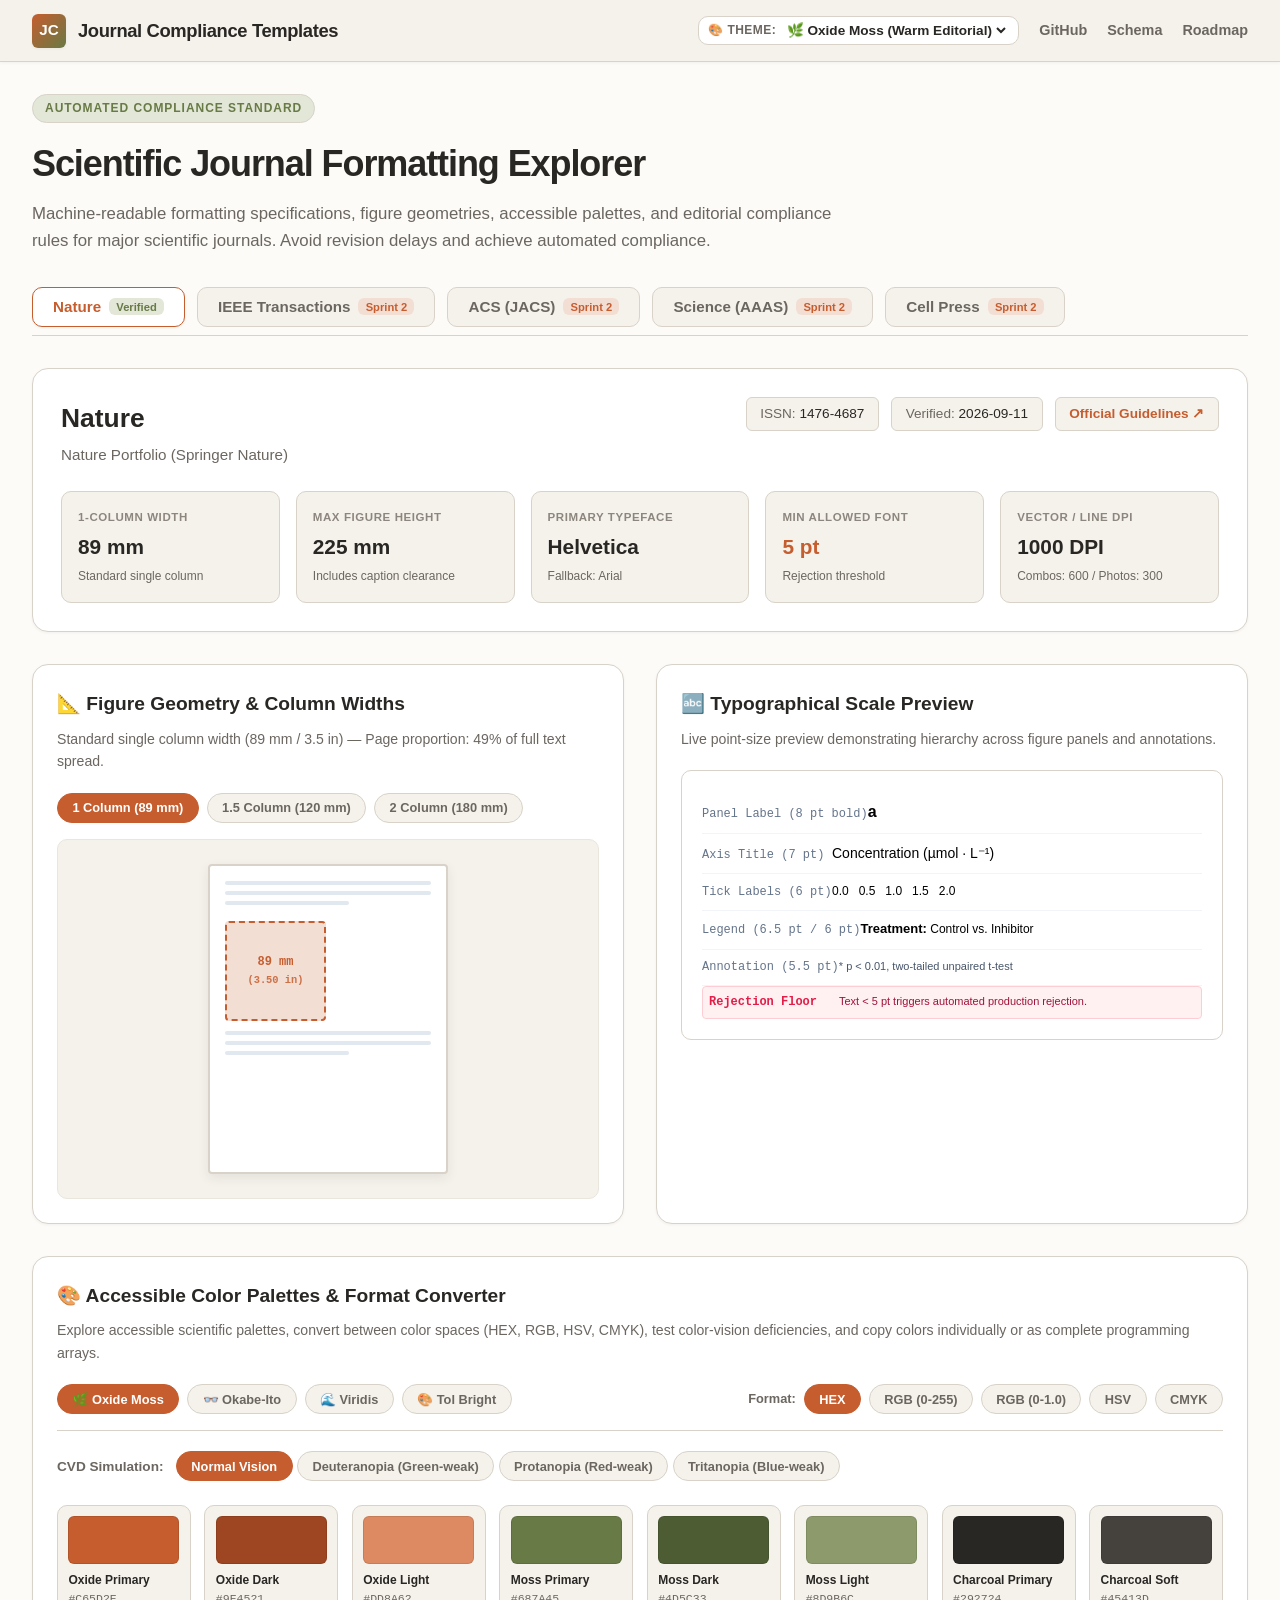
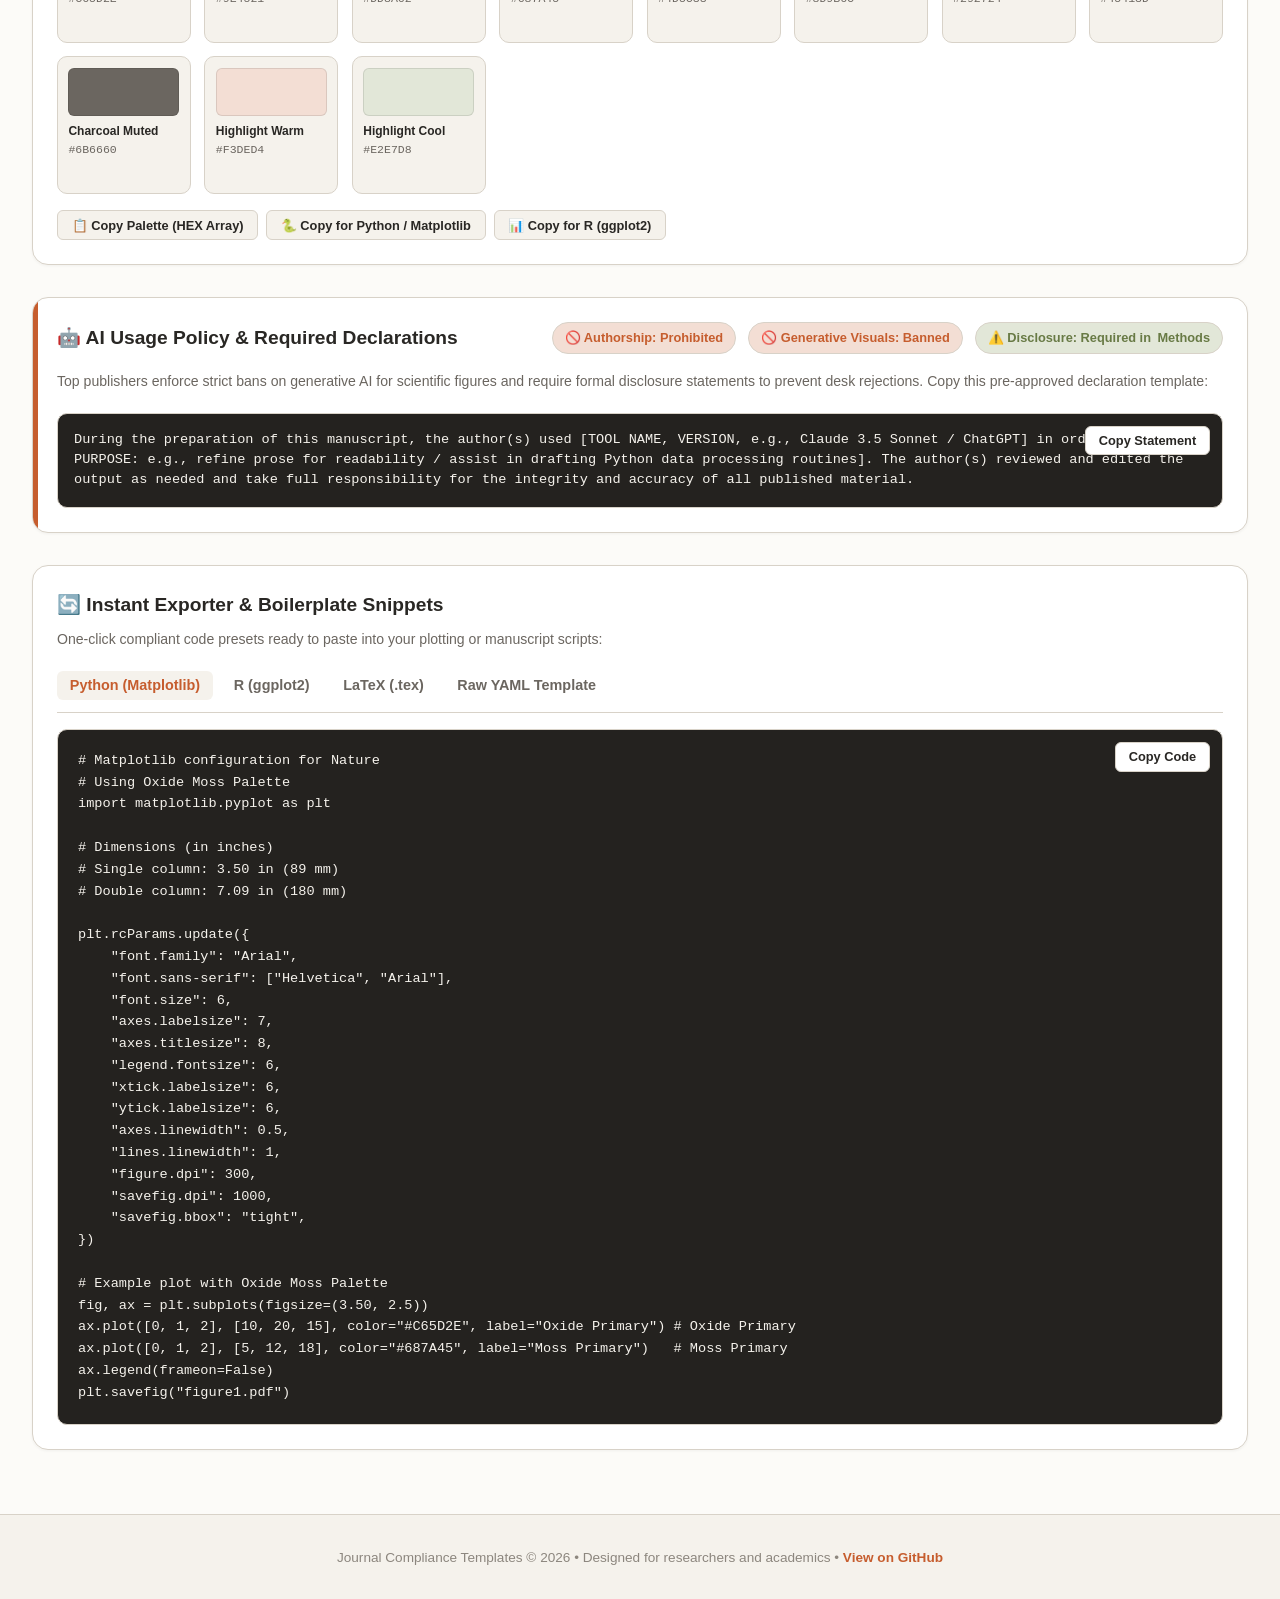
==== web/index.html @ 0cd2f6d0 "feat: add Oxide Moss default theme, theme switcher, color format converters (HEX/RGB/HSV/CMYK), and " ====
<!DOCTYPE html>
<html lang="en">
<head>
  <meta charset="UTF-8">
  <meta name="viewport" content="width=device-width, initial-scale=1.0">
  <title>Scientific Journal Compliance Explorer</title>
  <link rel="stylesheet" href="styles.css">
</head>
<body>

  <!-- Navigation Bar -->
  <header class="top-nav">
    <div class="logo-area">
      <div class="logo-icon">JC</div>
      <span class="brand-title">Journal Compliance Templates</span>
    </div>

    <div class="nav-actions">
      <!-- Theme Switcher -->
      <div class="theme-picker-wrap">
        <span class="theme-picker-label">🎨 Theme:</span>
        <select id="theme-selector" class="theme-select" aria-label="Documentation Color Theme">
          <option value="theme-oxide-moss" selected>🌿 Oxide Moss (Warm Editorial)</option>
          <option value="theme-okabe-ito">👓 Okabe-Ito (Accessible Light)</option>
          <option value="theme-slate-dark">🌌 Slate Dark (Tech Dark)</option>
          <option value="theme-viridis">🌊 Viridis Deep (Data Dense)</option>
        </select>
      </div>

      <nav class="nav-links">
        <a href="https://github.com/jonathanwvos/journal_compliance_templates" target="_blank" class="nav-link">GitHub</a>
        <a href="../schemas/compliance_schema_v1.json" target="_blank" class="nav-link">Schema</a>
        <a href="../project_plan.md" target="_blank" class="nav-link">Roadmap</a>
      </nav>
    </div>
  </header>

  <main class="container">
    
    <!-- Hero Section -->
    <section class="hero">
      <span class="hero-tag">Automated Compliance Standard</span>
      <h1>Scientific Journal Formatting Explorer</h1>
      <p>
        Machine-readable formatting specifications, figure geometries, accessible palettes, and editorial compliance rules for major scientific journals. Avoid revision delays and achieve automated compliance.
      </p>
    </section>

    <!-- Journal Selector Tabs -->
    <div class="journal-selector">
      <button class="journal-tab active" data-journal="nature">
        <span>Nature</span>
        <span class="status-badge verified">Verified</span>
      </button>
      <button class="journal-tab" data-journal="ieee" title="In development">
        <span>IEEE Transactions</span>
        <span class="status-badge in-progress">Sprint 2</span>
      </button>
      <button class="journal-tab" data-journal="acs" title="In development">
        <span>ACS (JACS)</span>
        <span class="status-badge in-progress">Sprint 2</span>
      </button>
      <button class="journal-tab" data-journal="science" title="In development">
        <span>Science (AAAS)</span>
        <span class="status-badge in-progress">Sprint 2</span>
      </button>
      <button class="journal-tab" data-journal="cell" title="In development">
        <span>Cell Press</span>
        <span class="status-badge in-progress">Sprint 2</span>
      </button>
    </div>

    <!-- Overview Card -->
    <section class="overview-card">
      <div class="overview-header">
        <div class="journal-meta">
          <h2 id="journal-name">Nature</h2>
          <p id="publisher-name" class="publisher-sub">Nature Portfolio (Springer Nature)</p>
        </div>
        <div class="meta-badges">
          <div class="badge-item">ISSN: <span id="issn-val" style="color:var(--text-primary);">1476-4687</span></div>
          <div class="badge-item">Verified: <span id="verified-val" style="color:var(--text-primary);">2026-09-11</span></div>
          <div class="badge-item"><a id="guidelines-link" href="#" target="_blank">Official Guidelines &nearr;</a></div>
        </div>
      </div>

      <!-- Quick Metrics -->
      <div class="metrics-grid">
        <div class="metric-box">
          <div class="metric-label">1-Column Width</div>
          <div class="metric-value" id="single-width-val">89 mm</div>
          <div class="metric-sub">Standard single column</div>
        </div>
        <div class="metric-box">
          <div class="metric-label">Max Figure Height</div>
          <div class="metric-value" id="max-height-val">225 mm</div>
          <div class="metric-sub">Includes caption clearance</div>
        </div>
        <div class="metric-box">
          <div class="metric-label">Primary Typeface</div>
          <div class="metric-value" id="font-family-val">Helvetica</div>
          <div class="metric-sub">Fallback: Arial</div>
        </div>
        <div class="metric-box">
          <div class="metric-label">Min Allowed Font</div>
          <div class="metric-value" id="min-font-val" style="color:var(--accent-primary);">5.0 pt</div>
          <div class="metric-sub">Rejection threshold</div>
        </div>
        <div class="metric-box">
          <div class="metric-label">Vector / Line DPI</div>
          <div class="metric-value" id="lineart-dpi-val">1000 DPI</div>
          <div class="metric-sub">Combos: 600 / Photos: 300</div>
        </div>
      </div>
    </section>

    <!-- Interactive Features Split -->
    <div class="feature-split">
      
      <!-- Feature 1: Figure Geometry Visualizer -->
      <div class="card">
        <div class="card-title">
          <span>📐 Figure Geometry & Column Widths</span>
        </div>
        <p class="card-desc" id="visualizer-desc">
          Interactive column layout relative to full page print dimensions.
        </p>
        
        <div class="visualizer-controls">
          <button class="btn-pill col-btn active" data-col="single_column">1 Column (89 mm)</button>
          <button class="btn-pill col-btn" data-col="one_and_half_column">1.5 Column (120 mm)</button>
          <button class="btn-pill col-btn" data-col="double_column">2 Column (180 mm)</button>
        </div>

        <div class="page-stage">
          <div class="page-mockup">
            <div class="page-text-line"></div>
            <div class="page-text-line"></div>
            <div class="page-text-line short"></div>
            
            <!-- Rendered Figure Box -->
            <div id="figure-box-render" class="figure-box-render">
              <strong>89 mm</strong>
              <span>(3.50 in)</span>
            </div>

            <div class="page-text-line"></div>
            <div class="page-text-line"></div>
            <div class="page-text-line short"></div>
          </div>
        </div>
      </div>

      <!-- Feature 2: Typography Scale Hierarchy -->
      <div class="card">
        <div class="card-title">
          <span>🔤 Typographical Scale Preview</span>
        </div>
        <p class="card-desc">
          Live point-size preview demonstrating hierarchy across figure panels and annotations.
        </p>
        
        <div id="typo-stage" class="typography-stage">
          <!-- Dynamically populated by JS -->
        </div>
      </div>

    </div>

    <!-- Enhanced Color & Accessibility Palette Inspector -->
    <section class="card" style="margin-bottom: 2rem;">
      <div class="card-title">
        <span>🎨 Accessible Color Palettes & Format Converter</span>
      </div>
      <p class="card-desc">
        Explore accessible scientific palettes, convert between color spaces (HEX, RGB, HSV, CMYK), test color-vision deficiencies, and copy colors individually or as complete programming arrays.
      </p>

      <!-- Palette Controls Toolbar -->
      <div class="palette-toolbar">
        <!-- Palette Tabs -->
        <div class="palette-tabs">
          <button class="btn-pill palette-tab-btn active" data-palette="Oxide Moss">🌿 Oxide Moss</button>
          <button class="btn-pill palette-tab-btn" data-palette="Okabe-Ito">👓 Okabe-Ito</button>
          <button class="btn-pill palette-tab-btn" data-palette="Viridis">🌊 Viridis</button>
          <button class="btn-pill palette-tab-btn" data-palette="Tol Bright">🎨 Tol Bright</button>
        </div>

        <!-- Format Selector -->
        <div class="format-picker-group">
          <span style="font-size: 0.8rem; font-weight: 700; color: var(--text-secondary);">Format:</span>
          <button class="btn-pill fmt-btn active" data-fmt="hex">HEX</button>
          <button class="btn-pill fmt-btn" data-fmt="rgb255">RGB (0-255)</button>
          <button class="btn-pill fmt-btn" data-fmt="rgb_norm" title="Matplotlib (0.0 to 1.0)">RGB (0-1.0)</button>
          <button class="btn-pill fmt-btn" data-fmt="hsv">HSV</button>
          <button class="btn-pill fmt-btn" data-fmt="cmyk" title="Print format">CMYK</button>
        </div>
      </div>

      <!-- Vision Simulation Mode (CVD) -->
      <div class="cvd-controls" style="margin-bottom: 0.5rem;">
        <span style="font-size: 0.85rem; font-weight: 600; color: var(--text-secondary); margin-right: 0.5rem;">CVD Simulation:</span>
        <button class="btn-pill cvd-btn active" data-cvd="normal">Normal Vision</button>
        <button class="btn-pill cvd-btn" data-cvd="deuteranopia">Deuteranopia (Green-weak)</button>
        <button class="btn-pill cvd-btn" data-cvd="protanopia">Protanopia (Red-weak)</button>
        <button class="btn-pill cvd-btn" data-cvd="tritanopia">Tritanopia (Blue-weak)</button>
      </div>

      <!-- Interactive Swatch Grid -->
      <div id="swatch-grid" class="swatch-grid">
        <!-- Dynamically populated by JS -->
      </div>

      <!-- Bulk Palette Copy Action Buttons -->
      <div class="palette-action-buttons">
        <button id="copy-palette-hex" class="action-btn">📋 Copy Palette (HEX Array)</button>
        <button id="copy-palette-python" class="action-btn">🐍 Copy for Python / Matplotlib</button>
        <button id="copy-palette-r" class="action-btn">📊 Copy for R (ggplot2)</button>
      </div>
    </section>

    <!-- AI Policy & Compliance Section -->
    <section class="ai-card">
      <div class="ai-header">
        <div class="card-title" style="margin-bottom:0;">
          <span>🤖 AI Usage Policy & Required Declarations</span>
        </div>
        <div class="ai-status-group">
          <span class="ai-pill danger">🚫 Authorship: Prohibited</span>
          <span class="ai-pill danger">🚫 Generative Visuals: Banned</span>
          <span class="ai-pill warning">⚠️ Disclosure: Required in <span id="ai-placement-val">Methods</span></span>
        </div>
      </div>
      <p class="card-desc">
        Top publishers enforce strict bans on generative AI for scientific figures and require formal disclosure statements to prevent desk rejections. Copy this pre-approved declaration template:
      </p>
      <div class="statement-box">
        <button id="copy-statement-btn" class="copy-btn">Copy Statement</button>
        <span id="ai-statement-text">Loading declaration template...</span>
      </div>
    </section>

    <!-- Exporters & Code Snippet Card -->
    <section class="exporter-card">
      <div class="card-title">
        <span>🔄 Instant Exporter & Boilerplate Snippets</span>
      </div>
      <p class="card-desc">
        One-click compliant code presets ready to paste into your plotting or manuscript scripts:
      </p>

      <div class="tab-nav">
        <button class="tab-btn active" data-tab="matplotlib">Python (Matplotlib)</button>
        <button class="tab-btn" data-tab="r_ggplot2">R (ggplot2)</button>
        <button class="tab-btn" data-tab="latex">LaTeX (.tex)</button>
        <button class="tab-btn" data-tab="yaml">Raw YAML Template</button>
      </div>

      <div class="code-container">
        <button id="copy-code-btn" class="copy-btn">Copy Code</button>
        <pre><code id="code-display" class="code-block">Loading snippet...</code></pre>
      </div>
    </section>

  </main>

  <!-- Floating Copy Toast -->
  <div id="copy-toast" class="copy-toast">Copied to clipboard!</div>

  <footer>
    <p>
      Journal Compliance Templates &copy; 2026 &bull; Designed for researchers and academics &bull;
      <a href="https://github.com/jonathanwvos/journal_compliance_templates" target="_blank">View on GitHub</a>
    </p>
  </footer>

  <script src="app.js"></script>
</body>
</html>
---- web/styles.css ----
/* ==============================================================================
   Journal Compliance Templates - Aesthetic Styling
   Default Theme: Oxide Moss (Warm Scientific Editorial)
   ============================================================================== */

:root {
  /* Default Theme: Oxide Moss */
  --bg-primary: #FCFBF8;
  --bg-secondary: #F5F2EC;
  --bg-card: #FFFFFF;
  --bg-card-hover: #F0ECE4;
  --text-primary: #292724;
  --text-secondary: #6B6660;
  --text-muted: #8C867E;
  --border-color: #D8D2C8;
  --border-subtle: #EAE6DE;
  
  --accent-primary: #C65D2E;     /* Oxide Primary */
  --accent-primary-hover: #9E4521;
  --accent-secondary: #687A45;   /* Moss Primary */
  --accent-secondary-hover: #4D5C33;

  --accent-blue: #C65D2E;
  --accent-teal: #687A45;
  --accent-green: #4D5C33;
  --accent-amber: #D97706;
  --accent-rose: #C65D2E;

  --highlight-warm: #F3DED4;
  --highlight-cool: #E2E7D8;
  
  --code-bg: #24221F;
  --code-text: #F5F2EC;
  
  --shadow-sm: 0 1px 3px rgba(41, 39, 36, 0.05);
  --shadow-md: 0 4px 12px rgba(41, 39, 36, 0.08);
  --shadow-lg: 0 12px 30px rgba(41, 39, 36, 0.12);

  --font-sans: -apple-system, BlinkMacSystemFont, "Segoe UI", Roboto, "Helvetica Neue", Arial, sans-serif;
  --font-mono: ui-monospace, SFMono-Regular, Menlo, Monaco, Consolas, "Liberation Mono", monospace;
  --radius-sm: 6px;
  --radius-md: 10px;
  --radius-lg: 16px;
}

/* Theme: Slate Dark */
body.theme-slate-dark {
  --bg-primary: #0f141c;
  --bg-secondary: #18202c;
  --bg-card: #1f2a3a;
  --bg-card-hover: #263448;
  --text-primary: #f1f5f9;
  --text-secondary: #94a3b8;
  --text-muted: #64748b;
  --border-color: #334155;
  --border-subtle: #243042;
  --accent-primary: #38bdf8;
  --accent-primary-hover: #0284c7;
  --accent-secondary: #2dd4bf;
  --accent-secondary-hover: #0d9488;
  --accent-blue: #38bdf8;
  --accent-teal: #2dd4bf;
  --accent-green: #4ade80;
  --accent-amber: #fbbf24;
  --accent-rose: #fb7185;
  --highlight-warm: rgba(251, 113, 133, 0.15);
  --highlight-cool: rgba(45, 212, 191, 0.15);
  --code-bg: #0b0f17;
  --code-text: #e2e8f0;
  --shadow-sm: 0 1px 3px rgba(0, 0, 0, 0.3);
  --shadow-md: 0 4px 12px rgba(0, 0, 0, 0.4);
  --shadow-lg: 0 12px 30px rgba(0, 0, 0, 0.5);
}

/* Theme: Okabe-Ito Light */
body.theme-okabe-ito {
  --bg-primary: #F8FAFC;
  --bg-secondary: #F1F5F9;
  --bg-card: #FFFFFF;
  --bg-card-hover: #E2E8F0;
  --text-primary: #0F172A;
  --text-secondary: #475569;
  --text-muted: #64748B;
  --border-color: #CBD5E1;
  --border-subtle: #E2E8F0;
  --accent-primary: #0072B2;     /* Okabe Blue */
  --accent-primary-hover: #005585;
  --accent-secondary: #D55E00;   /* Vermilion */
  --accent-secondary-hover: #A74700;
  --accent-blue: #0072B2;
  --accent-teal: #009E73;
  --accent-green: #009E73;
  --accent-amber: #E69F00;
  --accent-rose: #CC79A7;
  --highlight-warm: #FDE8D7;
  --highlight-cool: #D0E8F2;
  --code-bg: #1E293B;
  --code-text: #F8FAFC;
  --shadow-sm: 0 1px 3px rgba(15, 23, 42, 0.05);
  --shadow-md: 0 4px 12px rgba(15, 23, 42, 0.08);
  --shadow-lg: 0 12px 30px rgba(15, 23, 42, 0.12);
}

/* Theme: Viridis Deep */
body.theme-viridis {
  --bg-primary: #0B1320;
  --bg-secondary: #121F33;
  --bg-card: #1A2B45;
  --bg-card-hover: #223757;
  --text-primary: #F7FAFD;
  --text-secondary: #A6C3E4;
  --text-muted: #6A8EB8;
  --border-color: #274066;
  --border-subtle: #1C304D;
  --accent-primary: #21918C;     /* Viridis Teal */
  --accent-primary-hover: #19726D;
  --accent-secondary: #FDE725;   /* Viridis Yellow */
  --accent-secondary-hover: #D8C318;
  --accent-blue: #21918C;
  --accent-teal: #5EC962;
  --accent-green: #5EC962;
  --accent-amber: #FDE725;
  --accent-rose: #440154;
  --highlight-warm: rgba(253, 231, 37, 0.15);
  --highlight-cool: rgba(33, 145, 140, 0.2);
  --code-bg: #070D17;
  --code-text: #EBF3FC;
  --shadow-sm: 0 1px 3px rgba(0, 0, 0, 0.4);
  --shadow-md: 0 4px 12px rgba(0, 0, 0, 0.5);
  --shadow-lg: 0 12px 30px rgba(0, 0, 0, 0.6);
}

* {
  box-sizing: border-box;
  margin: 0;
  padding: 0;
}

body {
  font-family: var(--font-sans);
  background-color: var(--bg-primary);
  color: var(--text-primary);
  line-height: 1.6;
  min-height: 100vh;
  display: flex;
  flex-direction: column;
  transition: background-color 0.25s ease, color 0.25s ease;
}

/* Header & Top Bar */
.top-nav {
  background: var(--bg-secondary);
  border-bottom: 1px solid var(--border-color);
  position: sticky;
  top: 0;
  z-index: 100;
  padding: 0.85rem 2rem;
  display: flex;
  justify-content: space-between;
  align-items: center;
  box-shadow: var(--shadow-sm);
}

.logo-area {
  display: flex;
  align-items: center;
  gap: 0.75rem;
}

.logo-icon {
  width: 34px;
  height: 34px;
  background: linear-gradient(135deg, var(--accent-primary), var(--accent-secondary));
  border-radius: var(--radius-sm);
  display: flex;
  align-items: center;
  justify-content: center;
  font-weight: 800;
  color: #FFFFFF;
  font-size: 0.95rem;
  box-shadow: var(--shadow-sm);
}

.brand-title {
  font-size: 1.15rem;
  font-weight: 700;
  letter-spacing: -0.02em;
  color: var(--text-primary);
}

.nav-actions {
  display: flex;
  align-items: center;
  gap: 1.25rem;
}

.theme-picker-wrap {
  display: flex;
  align-items: center;
  gap: 0.4rem;
  background: var(--bg-card);
  border: 1px solid var(--border-color);
  padding: 0.25rem 0.6rem;
  border-radius: var(--radius-md);
}

.theme-picker-label {
  font-size: 0.75rem;
  font-weight: 600;
  color: var(--text-secondary);
  text-transform: uppercase;
  letter-spacing: 0.04em;
}

.theme-select {
  background: transparent;
  border: none;
  color: var(--text-primary);
  font-family: var(--font-sans);
  font-size: 0.85rem;
  font-weight: 600;
  cursor: pointer;
  outline: none;
}

.theme-select option {
  background: var(--bg-card);
  color: var(--text-primary);
}

.nav-links {
  display: flex;
  align-items: center;
  gap: 1.25rem;
}

.nav-link {
  color: var(--text-secondary);
  text-decoration: none;
  font-size: 0.9rem;
  font-weight: 600;
  transition: color 0.2s;
}

.nav-link:hover {
  color: var(--accent-primary);
}

/* Main Container */
.container {
  max-width: 1280px;
  width: 100%;
  margin: 0 auto;
  padding: 2rem;
  flex: 1;
}

/* Hero Section */
.hero {
  margin-bottom: 2rem;
  text-align: left;
}

.hero-tag {
  display: inline-block;
  font-size: 0.75rem;
  text-transform: uppercase;
  letter-spacing: 0.08em;
  color: var(--accent-secondary);
  background: var(--highlight-cool);
  padding: 0.25rem 0.75rem;
  border-radius: 9999px;
  border: 1px solid var(--border-color);
  margin-bottom: 0.75rem;
  font-weight: 700;
}

.hero h1 {
  font-size: 2.25rem;
  font-weight: 800;
  letter-spacing: -0.03em;
  margin-bottom: 0.5rem;
  color: var(--text-primary);
}

.hero p {
  color: var(--text-secondary);
  max-width: 820px;
  font-size: 1.05rem;
}

/* Journal Switcher Tabs */
.journal-selector {
  display: flex;
  gap: 0.75rem;
  overflow-x: auto;
  padding-bottom: 0.5rem;
  margin-bottom: 2rem;
  border-bottom: 1px solid var(--border-color);
}

.journal-tab {
  background: var(--bg-secondary);
  border: 1px solid var(--border-color);
  color: var(--text-secondary);
  padding: 0.65rem 1.25rem;
  border-radius: var(--radius-md);
  font-size: 0.95rem;
  font-weight: 600;
  cursor: pointer;
  display: flex;
  align-items: center;
  gap: 0.5rem;
  transition: all 0.2s ease;
  white-space: nowrap;
}

.journal-tab:hover {
  background: var(--bg-card-hover);
  color: var(--text-primary);
  border-color: var(--accent-primary);
}

.journal-tab.active {
  background: var(--bg-card);
  color: var(--accent-primary);
  border-color: var(--accent-primary);
  box-shadow: var(--shadow-sm);
}

.status-badge {
  font-size: 0.7rem;
  padding: 0.15rem 0.45rem;
  border-radius: var(--radius-sm);
  font-weight: 700;
}

.status-badge.verified {
  background: var(--highlight-cool);
  color: var(--accent-secondary);
}

.status-badge.in-progress {
  background: var(--highlight-warm);
  color: var(--accent-primary);
}

/* Overview Card */
.overview-card {
  background: var(--bg-card);
  border: 1px solid var(--border-color);
  border-radius: var(--radius-lg);
  padding: 1.75rem;
  margin-bottom: 2rem;
  box-shadow: var(--shadow-sm);
}

.overview-header {
  display: flex;
  justify-content: space-between;
  align-items: flex-start;
  flex-wrap: wrap;
  gap: 1rem;
  margin-bottom: 1.5rem;
}

.journal-meta h2 {
  font-size: 1.65rem;
  font-weight: 800;
  color: var(--text-primary);
  margin-bottom: 0.25rem;
}

.publisher-sub {
  color: var(--text-secondary);
  font-size: 0.95rem;
}

.meta-badges {
  display: flex;
  gap: 0.75rem;
  flex-wrap: wrap;
}

.badge-item {
  background: var(--bg-secondary);
  border: 1px solid var(--border-color);
  padding: 0.35rem 0.85rem;
  border-radius: var(--radius-sm);
  font-size: 0.85rem;
  color: var(--text-secondary);
  font-weight: 500;
}

.badge-item a {
  color: var(--accent-primary);
  text-decoration: none;
  font-weight: 600;
}

.badge-item a:hover {
  text-decoration: underline;
}

/* Quick Metrics Row */
.metrics-grid {
  display: grid;
  grid-template-columns: repeat(auto-fit, minmax(180px, 1fr));
  gap: 1rem;
}

.metric-box {
  background: var(--bg-secondary);
  border: 1px solid var(--border-color);
  border-radius: var(--radius-md);
  padding: 1rem;
  text-align: left;
}

.metric-label {
  font-size: 0.72rem;
  text-transform: uppercase;
  letter-spacing: 0.05em;
  color: var(--text-muted);
  font-weight: 700;
  margin-bottom: 0.25rem;
}

.metric-value {
  font-size: 1.3rem;
  font-weight: 800;
  color: var(--text-primary);
}

.metric-sub {
  font-size: 0.75rem;
  color: var(--text-secondary);
  margin-top: 0.2rem;
}

/* Layout Split: 2 Columns for interactive features */
.feature-split {
  display: grid;
  grid-template-columns: 1fr 1fr;
  gap: 2rem;
  margin-bottom: 2rem;
}

@media (max-width: 960px) {
  .feature-split {
    grid-template-columns: 1fr;
  }
}

.card {
  background: var(--bg-card);
  border: 1px solid var(--border-color);
  border-radius: var(--radius-lg);
  padding: 1.5rem;
  display: flex;
  flex-direction: column;
  box-shadow: var(--shadow-sm);
}

.card-title {
  font-size: 1.2rem;
  font-weight: 700;
  margin-bottom: 0.5rem;
  color: var(--text-primary);
  display: flex;
  align-items: center;
  gap: 0.5rem;
}

.card-desc {
  color: var(--text-secondary);
  font-size: 0.88rem;
  margin-bottom: 1.25rem;
}

/* Figure Geometry Visualizer */
.visualizer-controls {
  display: flex;
  gap: 0.5rem;
  margin-bottom: 1rem;
  flex-wrap: wrap;
}

.btn-pill {
  background: var(--bg-secondary);
  border: 1px solid var(--border-color);
  color: var(--text-secondary);
  padding: 0.4rem 0.9rem;
  border-radius: 9999px;
  font-size: 0.8rem;
  font-weight: 600;
  cursor: pointer;
  transition: all 0.15s ease;
}

.btn-pill:hover {
  color: var(--text-primary);
  border-color: var(--accent-primary);
}

.btn-pill.active {
  background: var(--accent-primary);
  color: #FFFFFF;
  border-color: var(--accent-primary);
}

.page-stage {
  background: var(--bg-secondary);
  border-radius: var(--radius-md);
  padding: 1.5rem;
  display: flex;
  justify-content: center;
  align-items: center;
  position: relative;
  min-height: 280px;
  border: 1px solid var(--border-subtle);
}

.page-mockup {
  width: 240px;
  height: 310px;
  background: #FFFFFF;
  border: 2px solid var(--border-color);
  border-radius: 4px;
  position: relative;
  padding: 15px;
  display: flex;
  flex-direction: column;
  box-shadow: var(--shadow-md);
}

.page-text-line {
  height: 4px;
  background: #E2E8F0;
  border-radius: 2px;
  margin-bottom: 6px;
  width: 100%;
}

.page-text-line.short {
  width: 60%;
}

.figure-box-render {
  background: var(--highlight-warm);
  border: 2px dashed var(--accent-primary);
  border-radius: 4px;
  margin: 10px 0;
  transition: width 0.3s cubic-bezier(0.4, 0, 0.2, 1);
  display: flex;
  flex-direction: column;
  justify-content: center;
  align-items: center;
  color: var(--accent-primary);
  font-family: var(--font-mono);
  font-size: 0.75rem;
  font-weight: 700;
  height: 100px;
  text-align: center;
  padding: 4px;
}

/* Typography Scale Preview */
.typography-stage {
  background: #FFFFFF;
  border-radius: var(--radius-md);
  padding: 1.25rem;
  border: 1px solid var(--border-color);
  font-family: Helvetica, Arial, sans-serif;
  color: #000000;
}

.typo-row {
  display: flex;
  justify-content: space-between;
  align-items: baseline;
  padding: 0.5rem 0;
  border-bottom: 1px solid #F1F5F9;
}

.typo-row:last-child {
  border-bottom: none;
}

.typo-label {
  font-family: var(--font-mono);
  font-size: 0.75rem;
  color: #64748B;
  min-width: 130px;
}

.typo-preview {
  flex: 1;
  text-align: left;
}

/* ==============================================================================
   Color & Accessibility Palette Inspector
   ============================================================================== */
.palette-toolbar {
  display: flex;
  justify-content: space-between;
  align-items: center;
  flex-wrap: wrap;
  gap: 0.75rem;
  margin-bottom: 1.25rem;
  padding-bottom: 1rem;
  border-bottom: 1px solid var(--border-color);
}

.palette-tabs {
  display: flex;
  gap: 0.5rem;
  flex-wrap: wrap;
}

.format-picker-group {
  display: flex;
  align-items: center;
  gap: 0.5rem;
}

.palette-action-buttons {
  display: flex;
  gap: 0.5rem;
  flex-wrap: wrap;
  margin-top: 1rem;
}

.action-btn {
  background: var(--bg-secondary);
  border: 1px solid var(--border-color);
  color: var(--text-primary);
  font-size: 0.8rem;
  font-weight: 600;
  padding: 0.4rem 0.85rem;
  border-radius: var(--radius-sm);
  cursor: pointer;
  display: inline-flex;
  align-items: center;
  gap: 0.35rem;
  transition: all 0.15s ease;
}

.action-btn:hover {
  background: var(--accent-primary);
  color: #FFFFFF;
  border-color: var(--accent-primary);
}

.swatch-grid {
  display: grid;
  grid-template-columns: repeat(auto-fill, minmax(130px, 1fr));
  gap: 0.85rem;
  margin-top: 1rem;
}

.swatch-card {
  background: var(--bg-secondary);
  border: 1px solid var(--border-color);
  border-radius: var(--radius-md);
  padding: 0.65rem;
  display: flex;
  flex-direction: column;
  gap: 0.4rem;
  cursor: pointer;
  position: relative;
  transition: transform 0.15s ease, box-shadow 0.15s ease, border-color 0.15s ease;
}

.swatch-card:hover {
  transform: translateY(-2px);
  border-color: var(--accent-primary);
  box-shadow: var(--shadow-sm);
}

.swatch-color-box {
  height: 48px;
  border-radius: var(--radius-sm);
  border: 1px solid rgba(0, 0, 0, 0.1);
  display: flex;
  align-items: center;
  justify-content: center;
  font-size: 0.7rem;
  font-weight: 700;
  color: #FFFFFF;
  text-shadow: 0 1px 2px rgba(0, 0, 0, 0.7);
  transition: all 0.2s ease;
}

.swatch-meta {
  display: flex;
  flex-direction: column;
}

.swatch-name {
  font-size: 0.75rem;
  font-weight: 700;
  color: var(--text-primary);
  white-space: nowrap;
  overflow: hidden;
  text-overflow: ellipsis;
}

.swatch-code {
  font-family: var(--font-mono);
  font-size: 0.72rem;
  color: var(--text-secondary);
  word-break: break-all;
}

.swatch-copy-hint {
  font-size: 0.65rem;
  color: var(--accent-primary);
  font-weight: 600;
  opacity: 0;
  transition: opacity 0.15s;
}

.swatch-card:hover .swatch-copy-hint {
  opacity: 1;
}

/* Toast Notification for Copying */
.copy-toast {
  position: fixed;
  bottom: 2rem;
  right: 2rem;
  background: var(--code-bg);
  color: var(--code-text);
  padding: 0.75rem 1.25rem;
  border-radius: var(--radius-md);
  box-shadow: var(--shadow-lg);
  font-family: var(--font-mono);
  font-size: 0.85rem;
  display: flex;
  align-items: center;
  gap: 0.5rem;
  z-index: 1000;
  border: 1px solid var(--border-color);
  opacity: 0;
  transform: translateY(10px);
  pointer-events: none;
  transition: all 0.2s ease;
}

.copy-toast.show {
  opacity: 1;
  transform: translateY(0);
}

/* AI Policy Banner */
.ai-card {
  background: var(--bg-card);
  border: 1px solid var(--border-color);
  border-radius: var(--radius-lg);
  padding: 1.5rem;
  margin-bottom: 2rem;
  position: relative;
  overflow: hidden;
  box-shadow: var(--shadow-sm);
}

.ai-card::before {
  content: "";
  position: absolute;
  top: 0;
  left: 0;
  width: 5px;
  height: 100%;
  background: var(--accent-primary);
}

.ai-header {
  display: flex;
  justify-content: space-between;
  align-items: center;
  flex-wrap: wrap;
  gap: 1rem;
  margin-bottom: 1rem;
}

.ai-status-group {
  display: flex;
  gap: 0.75rem;
  flex-wrap: wrap;
}

.ai-pill {
  font-size: 0.8rem;
  padding: 0.3rem 0.75rem;
  border-radius: 9999px;
  font-weight: 700;
  display: inline-flex;
  align-items: center;
  gap: 0.4rem;
}

.ai-pill.danger {
  background: var(--highlight-warm);
  color: var(--accent-primary);
  border: 1px solid var(--border-color);
}

.ai-pill.warning {
  background: var(--highlight-cool);
  color: var(--accent-secondary);
  border: 1px solid var(--border-color);
}

.statement-box {
  background: var(--code-bg);
  border: 1px solid var(--border-color);
  border-radius: var(--radius-md);
  padding: 1rem;
  font-family: var(--font-mono);
  font-size: 0.85rem;
  color: var(--code-text);
  position: relative;
  line-height: 1.5;
}

.copy-btn {
  background: var(--bg-card);
  border: 1px solid var(--border-color);
  color: var(--text-primary);
  font-size: 0.8rem;
  font-weight: 700;
  padding: 0.4rem 0.8rem;
  border-radius: var(--radius-sm);
  cursor: pointer;
  transition: all 0.15s ease;
  position: absolute;
  top: 0.75rem;
  right: 0.75rem;
}

.copy-btn:hover {
  background: var(--accent-primary);
  color: #FFFFFF;
  border-color: var(--accent-primary);
}

/* Code Exporter Card */
.exporter-card {
  background: var(--bg-card);
  border: 1px solid var(--border-color);
  border-radius: var(--radius-lg);
  padding: 1.5rem;
  margin-bottom: 2rem;
  box-shadow: var(--shadow-sm);
}

.tab-nav {
  display: flex;
  gap: 0.5rem;
  border-bottom: 1px solid var(--border-color);
  padding-bottom: 0.75rem;
  margin-bottom: 1rem;
  flex-wrap: wrap;
}

.tab-btn {
  background: transparent;
  border: none;
  color: var(--text-secondary);
  font-size: 0.9rem;
  font-weight: 600;
  padding: 0.4rem 0.8rem;
  border-radius: var(--radius-sm);
  cursor: pointer;
  transition: all 0.2s ease;
}

.tab-btn.active {
  background: var(--bg-secondary);
  color: var(--accent-primary);
  font-weight: 700;
}

.code-container {
  background: var(--code-bg);
  border: 1px solid var(--border-color);
  border-radius: var(--radius-md);
  padding: 1.25rem;
  position: relative;
  overflow-x: auto;
}

.code-block {
  font-family: var(--font-mono);
  font-size: 0.85rem;
  color: var(--code-text);
  white-space: pre;
}

/* Footer */
footer {
  border-top: 1px solid var(--border-color);
  background: var(--bg-secondary);
  padding: 2rem;
  text-align: center;
  color: var(--text-muted);
  font-size: 0.85rem;
  margin-top: auto;
}

footer a {
  color: var(--accent-primary);
  text-decoration: none;
  font-weight: 600;
}
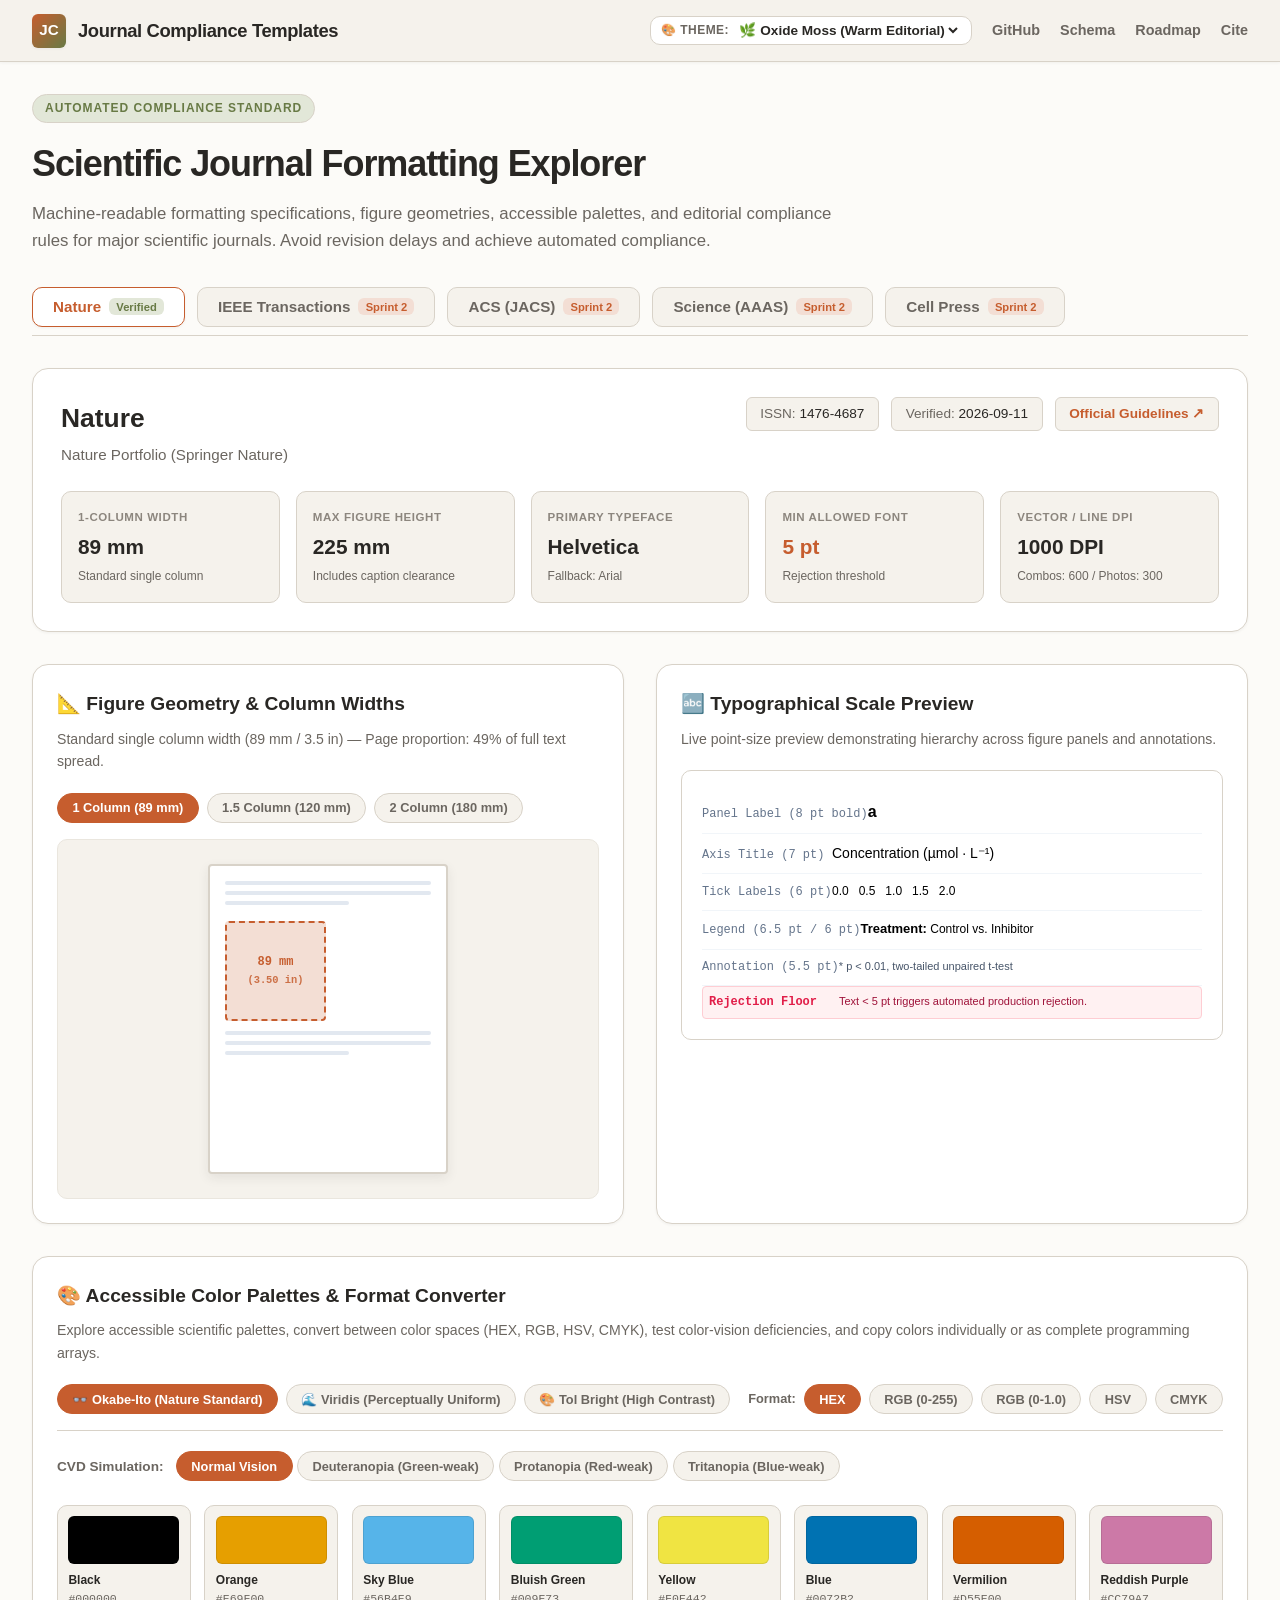
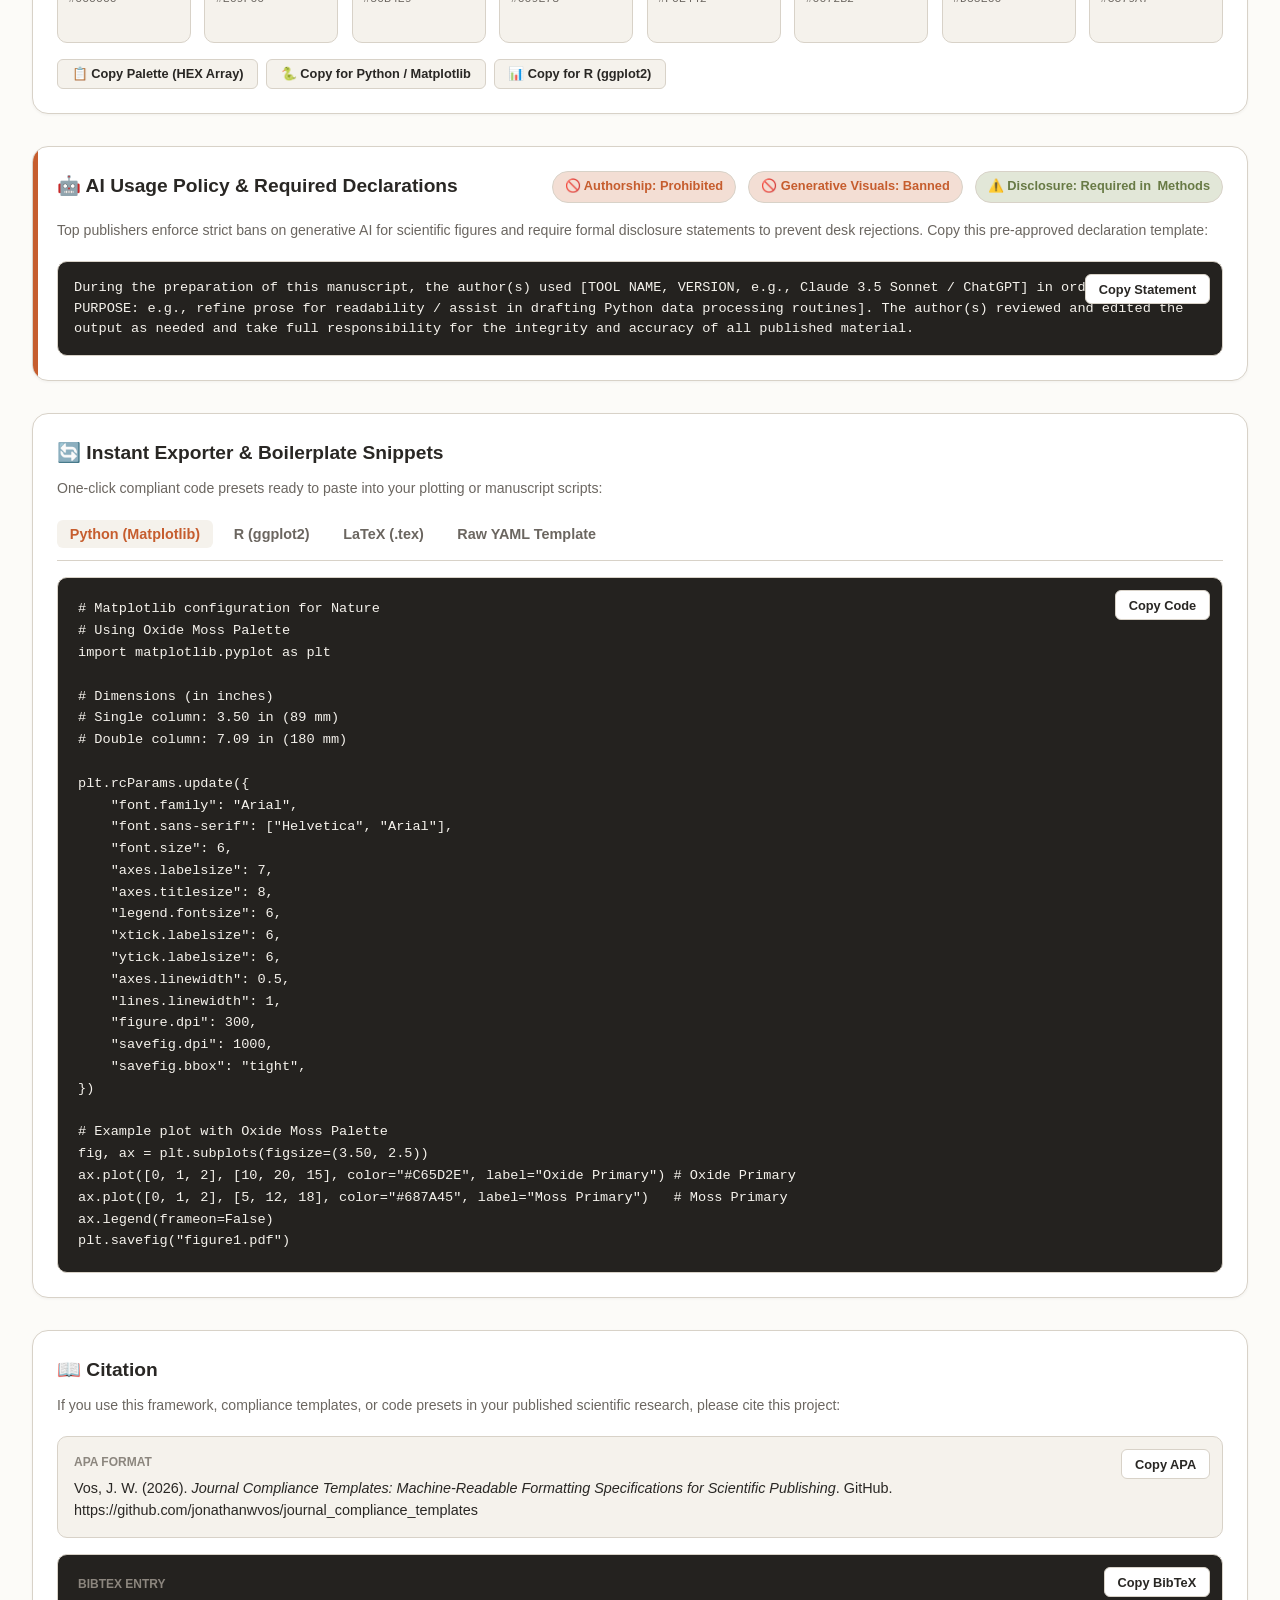
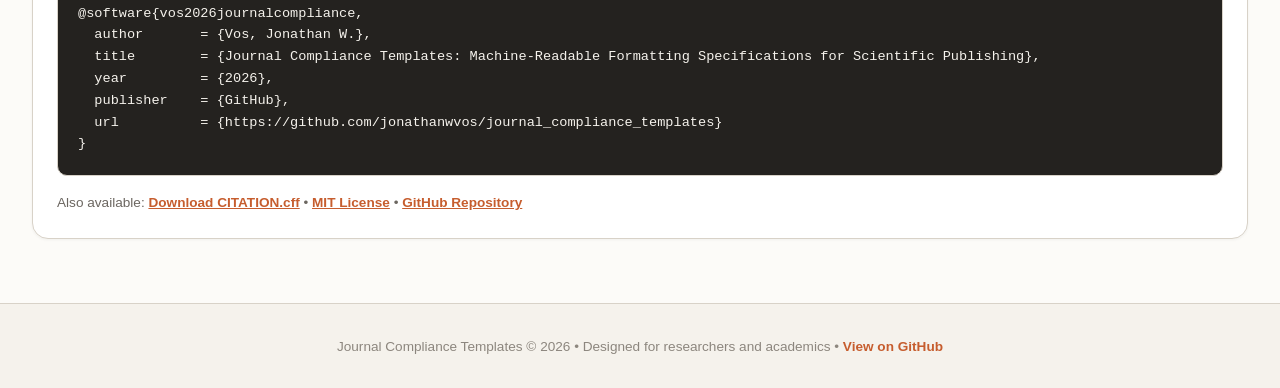
==== commit 702fafd6: "fix: resolve local 404s, add MIT LICENSE and CITATION.cff, restrict scientific palette converter to " ====
--- a/web/index.html
+++ b/web/index.html
@@ -29,8 +29,9 @@
 
       <nav class="nav-links">
         <a href="https://github.com/jonathanwvos/journal_compliance_templates" target="_blank" class="nav-link">GitHub</a>
-        <a href="../schemas/compliance_schema_v1.json" target="_blank" class="nav-link">Schema</a>
-        <a href="../project_plan.md" target="_blank" class="nav-link">Roadmap</a>
+        <a href="schemas/compliance_schema_v1.json" target="_blank" class="nav-link">Schema</a>
+        <a href="docs/project_plan.md" target="_blank" class="nav-link">Roadmap</a>
+        <a href="#citation-section" class="nav-link">Cite</a>
       </nav>
     </div>
   </header>
@@ -178,12 +179,11 @@
 
       <!-- Palette Controls Toolbar -->
       <div class="palette-toolbar">
-        <!-- Palette Tabs -->
+        <!-- Palette Tabs (Accessible Scientific Standards) -->
         <div class="palette-tabs">
-          <button class="btn-pill palette-tab-btn active" data-palette="Oxide Moss">🌿 Oxide Moss</button>
-          <button class="btn-pill palette-tab-btn" data-palette="Okabe-Ito">👓 Okabe-Ito</button>
-          <button class="btn-pill palette-tab-btn" data-palette="Viridis">🌊 Viridis</button>
-          <button class="btn-pill palette-tab-btn" data-palette="Tol Bright">🎨 Tol Bright</button>
+          <button class="btn-pill palette-tab-btn active" data-palette="Okabe-Ito">👓 Okabe-Ito (Nature Standard)</button>
+          <button class="btn-pill palette-tab-btn" data-palette="Viridis">🌊 Viridis (Perceptually Uniform)</button>
+          <button class="btn-pill palette-tab-btn" data-palette="Tol Bright">🎨 Tol Bright (High Contrast)</button>
         </div>
 
         <!-- Format Selector -->
@@ -262,6 +262,44 @@
       </div>
     </section>
 
+    <!-- Citation Section -->
+    <section id="citation-section" class="card" style="margin-bottom: 2rem;">
+      <div class="card-title">
+        <span>📖 Citation</span>
+      </div>
+      <p class="card-desc">
+        If you use this framework, compliance templates, or code presets in your published scientific research, please cite this project:
+      </p>
+      
+      <div style="display: flex; flex-direction: column; gap: 1rem;">
+        <!-- APA Citation -->
+        <div style="background: var(--bg-secondary); border: 1px solid var(--border-color); border-radius: var(--radius-md); padding: 1rem; position: relative;">
+          <button id="copy-apa-btn" class="copy-btn" style="top: 0.75rem; right: 0.75rem;">Copy APA</button>
+          <div style="font-size: 0.75rem; font-weight: 700; text-transform: uppercase; color: var(--text-muted); margin-bottom: 0.35rem;">APA Format</div>
+          <p id="apa-text" style="font-size: 0.9rem; color: var(--text-primary); padding-right: 5.5rem; line-height: 1.5;">
+            Vos, J. W. (2026). <em>Journal Compliance Templates: Machine-Readable Formatting Specifications for Scientific Publishing</em>. GitHub. https://github.com/jonathanwvos/journal_compliance_templates
+          </p>
+        </div>
+
+        <!-- BibTeX Citation -->
+        <div class="code-container" style="position: relative;">
+          <button id="copy-bibtex-btn" class="copy-btn">Copy BibTeX</button>
+          <div style="font-size: 0.75rem; font-weight: 700; text-transform: uppercase; color: var(--text-muted); margin-bottom: 0.5rem;">BibTeX Entry</div>
+          <pre><code id="bibtex-text" class="code-block">@software{vos2026journalcompliance,
+  author       = {Vos, Jonathan W.},
+  title        = {Journal Compliance Templates: Machine-Readable Formatting Specifications for Scientific Publishing},
+  year         = {2026},
+  publisher    = {GitHub},
+  url          = {https://github.com/jonathanwvos/journal_compliance_templates}
+}</code></pre>
+        </div>
+
+        <div style="font-size: 0.85rem; color: var(--text-secondary);">
+          Also available: <a href="docs/CITATION.cff" target="_blank" style="color: var(--accent-primary); font-weight: 600;">Download CITATION.cff</a> &bull; <a href="docs/LICENSE" target="_blank" style="color: var(--accent-primary); font-weight: 600;">MIT License</a> &bull; <a href="https://github.com/jonathanwvos/journal_compliance_templates" target="_blank" style="color: var(--accent-primary); font-weight: 600;">GitHub Repository</a>
+        </div>
+      </div>
+    </section>
+
   </main>
 
   <!-- Floating Copy Toast -->
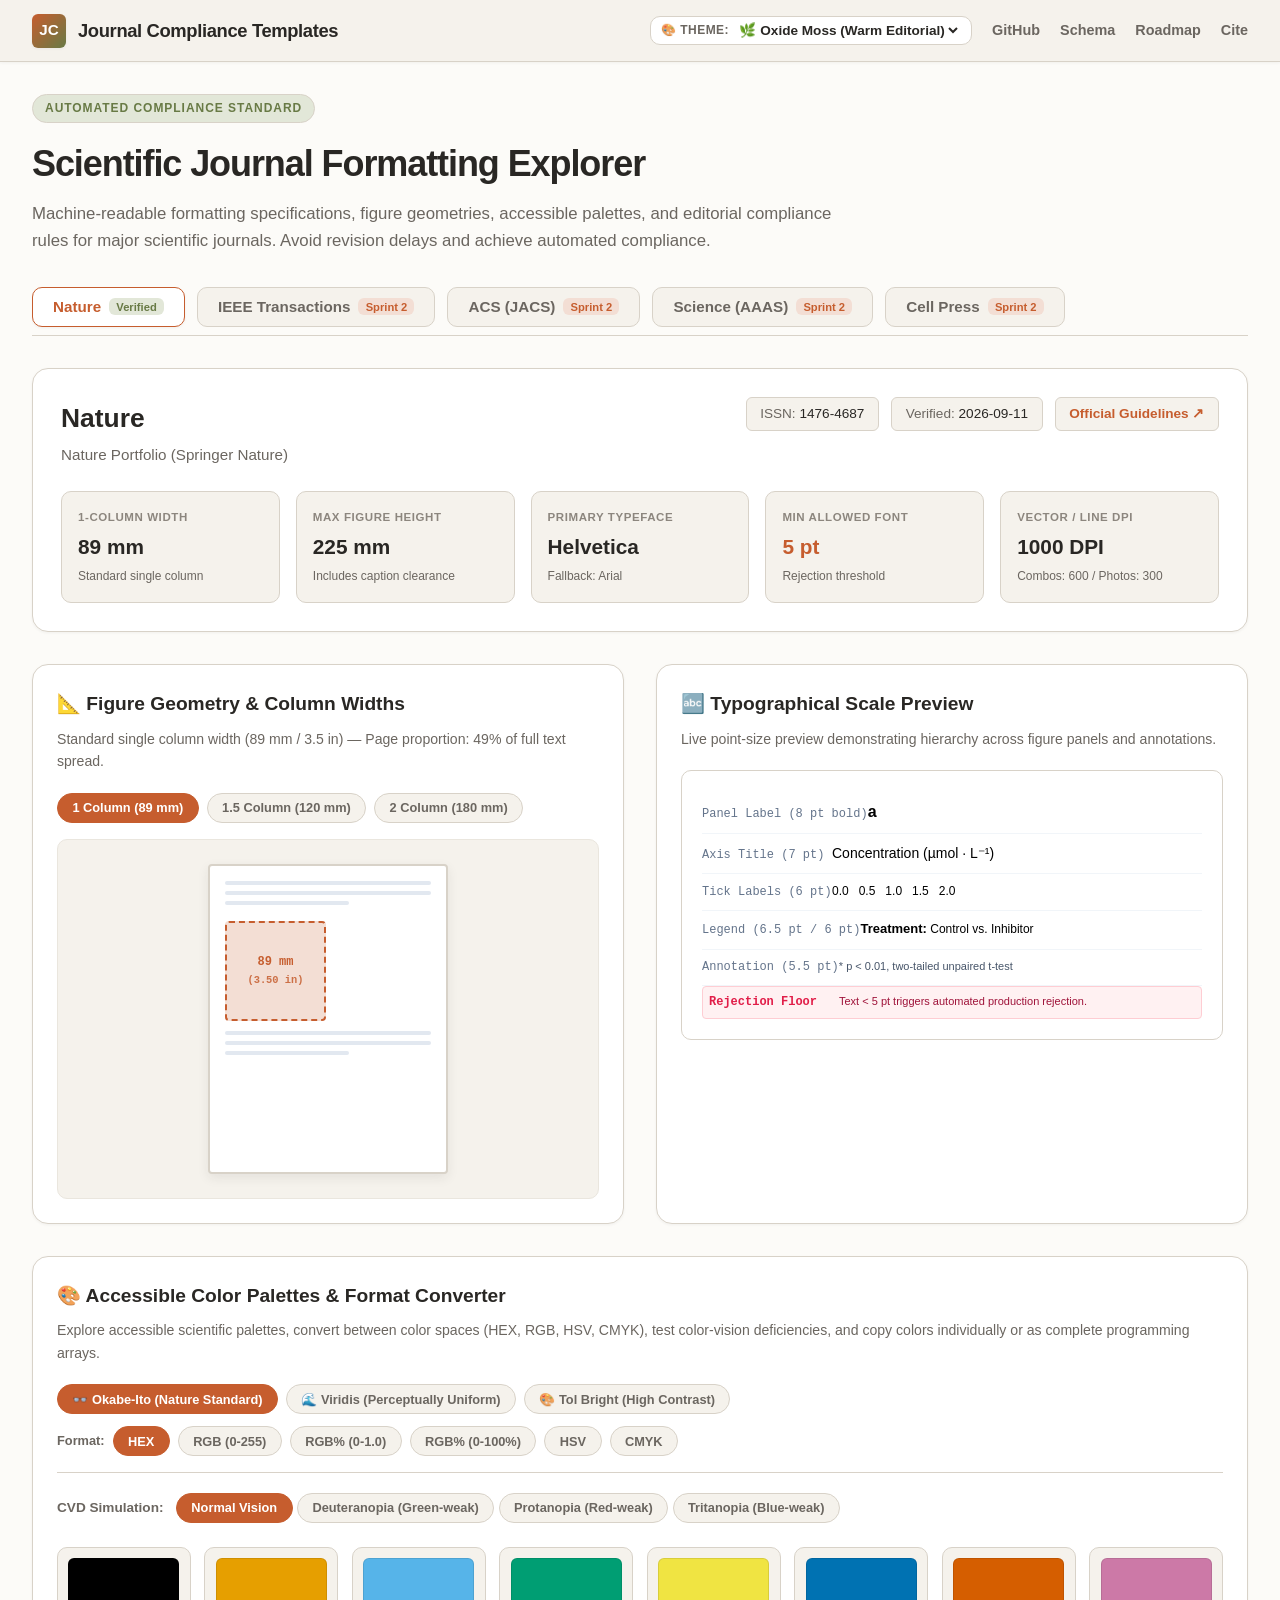
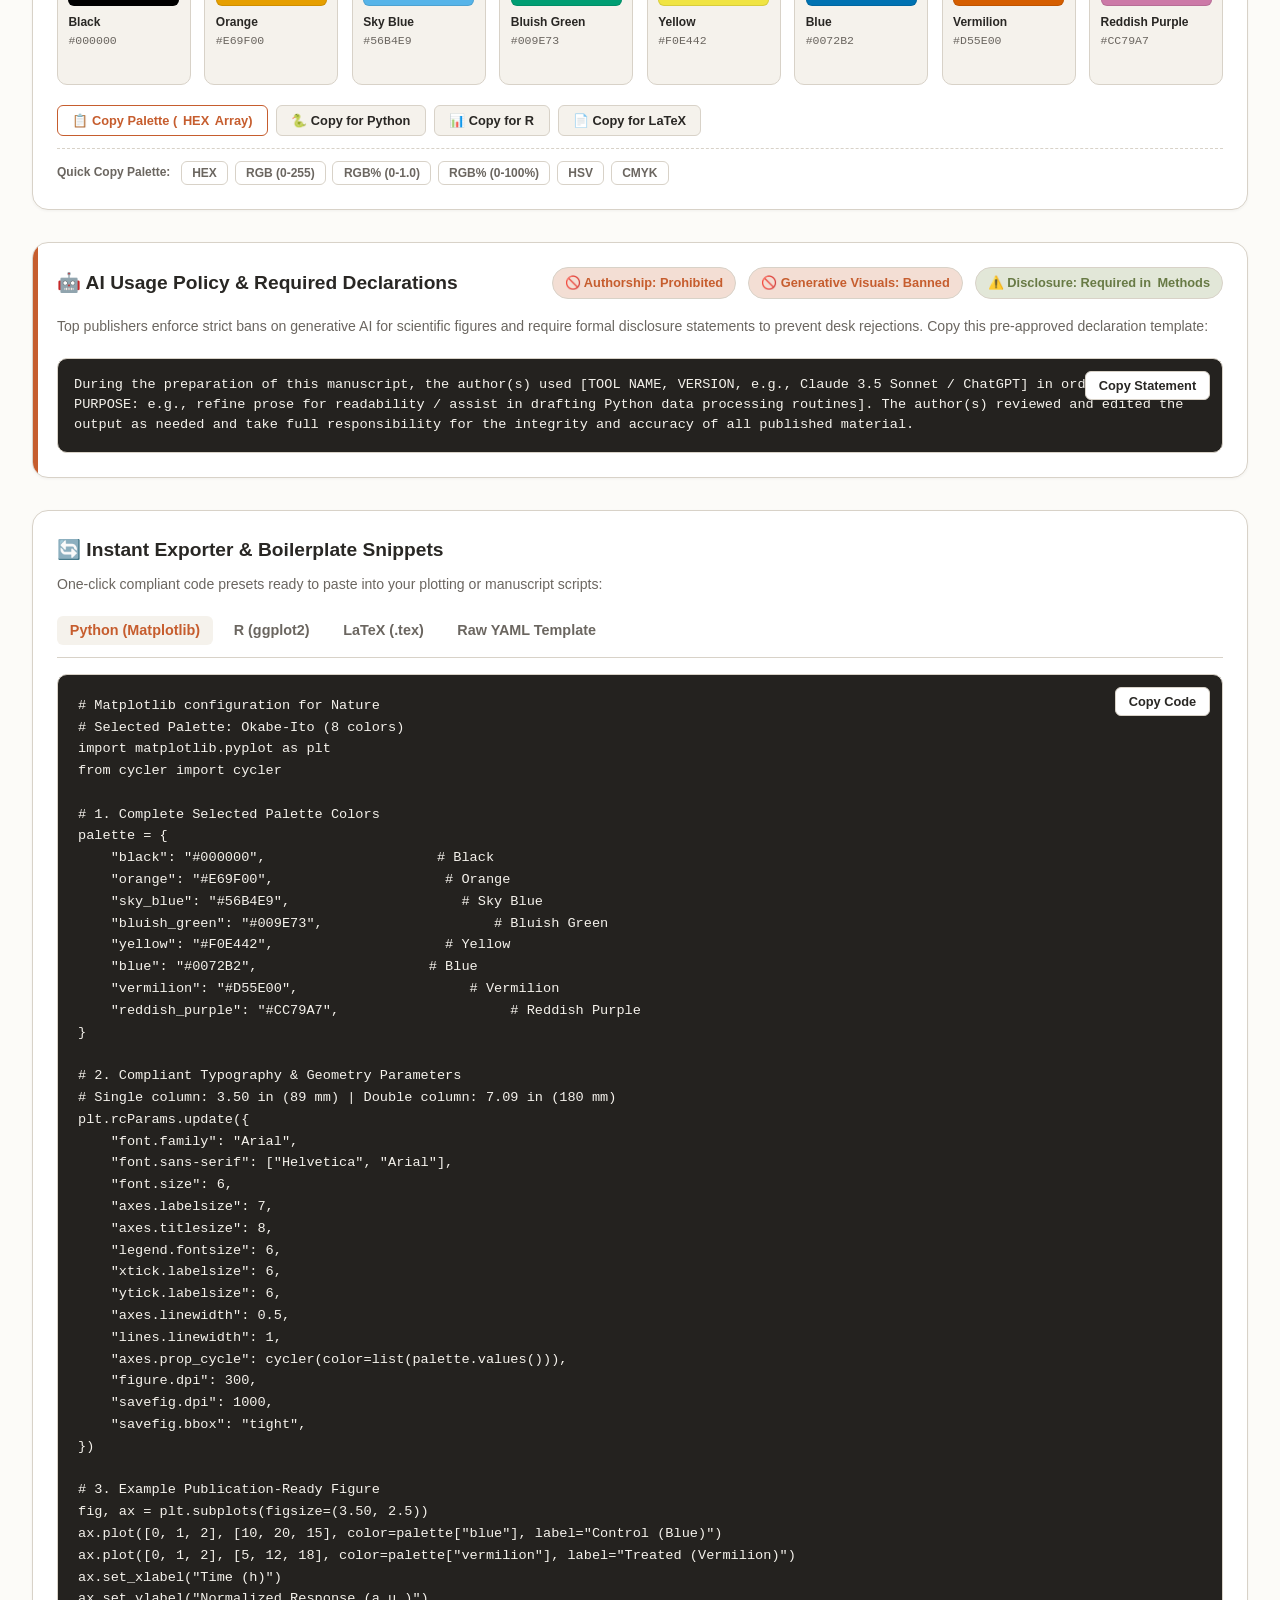
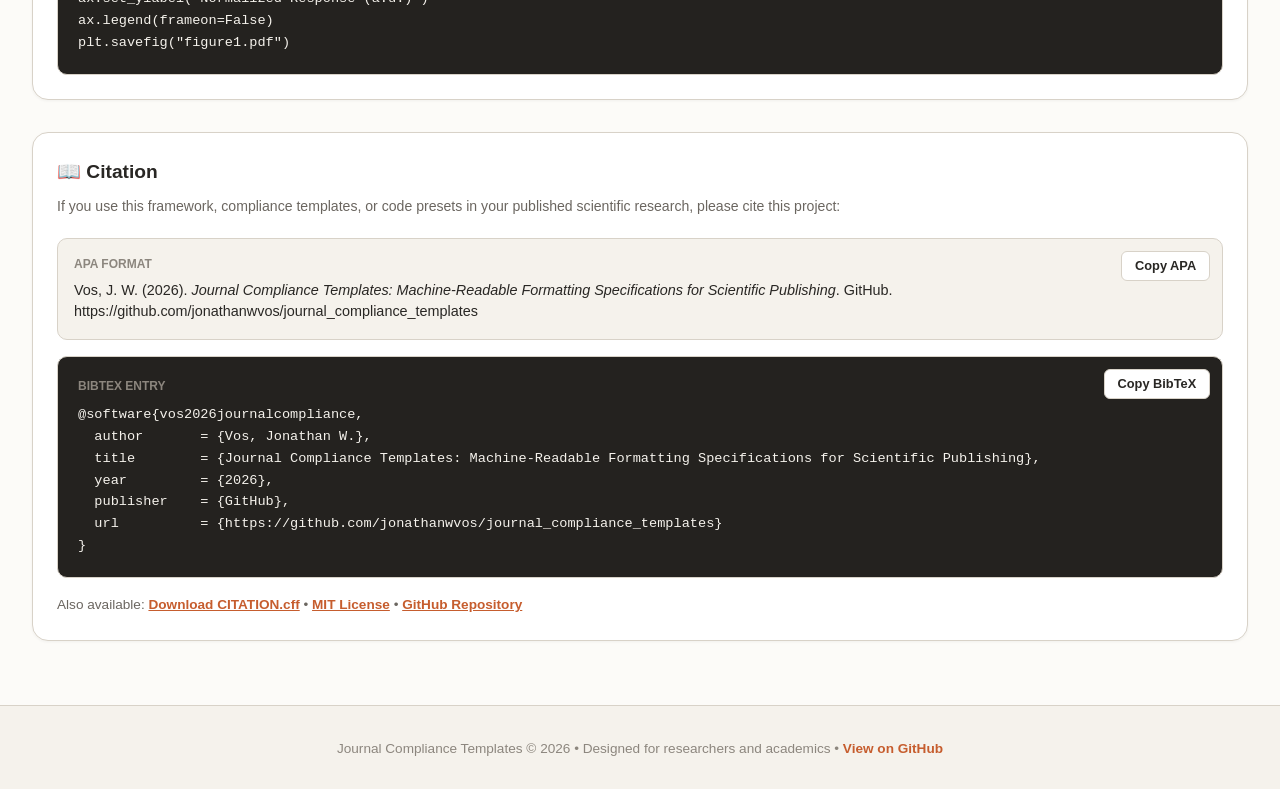
==== commit e29cb6a5: "feat: add cross-platform CLI scripts, format-aware palette copying, and dynamic snippet palette inje" ====
--- a/web/index.html
+++ b/web/index.html
@@ -191,7 +191,8 @@
           <span style="font-size: 0.8rem; font-weight: 700; color: var(--text-secondary);">Format:</span>
           <button class="btn-pill fmt-btn active" data-fmt="hex">HEX</button>
           <button class="btn-pill fmt-btn" data-fmt="rgb255">RGB (0-255)</button>
-          <button class="btn-pill fmt-btn" data-fmt="rgb_norm" title="Matplotlib (0.0 to 1.0)">RGB (0-1.0)</button>
+          <button class="btn-pill fmt-btn" data-fmt="rgb_norm" title="Normalized RGB (0.0 to 1.0)">RGB% (0-1.0)</button>
+          <button class="btn-pill fmt-btn" data-fmt="rgb_percent" title="Percentage RGB (0-100%)">RGB% (0-100%)</button>
           <button class="btn-pill fmt-btn" data-fmt="hsv">HSV</button>
           <button class="btn-pill fmt-btn" data-fmt="cmyk" title="Print format">CMYK</button>
         </div>
@@ -213,9 +214,21 @@
 
       <!-- Bulk Palette Copy Action Buttons -->
       <div class="palette-action-buttons">
-        <button id="copy-palette-hex" class="action-btn">📋 Copy Palette (HEX Array)</button>
-        <button id="copy-palette-python" class="action-btn">🐍 Copy for Python / Matplotlib</button>
-        <button id="copy-palette-r" class="action-btn">📊 Copy for R (ggplot2)</button>
+        <button id="copy-palette-formatted" class="action-btn primary-action">📋 Copy Palette (<span id="active-fmt-badge">HEX</span> Array)</button>
+        <button id="copy-palette-python" class="action-btn">🐍 Copy for Python</button>
+        <button id="copy-palette-r" class="action-btn">📊 Copy for R</button>
+        <button id="copy-palette-latex" class="action-btn">📄 Copy for LaTeX</button>
+      </div>
+
+      <!-- Quick Copy Row by Format -->
+      <div class="palette-quick-row">
+        <span class="quick-row-label">Quick Copy Palette:</span>
+        <button class="action-btn-sm" data-copy-fmt="hex">HEX</button>
+        <button class="action-btn-sm" data-copy-fmt="rgb255">RGB (0-255)</button>
+        <button class="action-btn-sm" data-copy-fmt="rgb_norm">RGB% (0-1.0)</button>
+        <button class="action-btn-sm" data-copy-fmt="rgb_percent">RGB% (0-100%)</button>
+        <button class="action-btn-sm" data-copy-fmt="hsv">HSV</button>
+        <button class="action-btn-sm" data-copy-fmt="cmyk">CMYK</button>
       </div>
     </section>
 
--- a/web/styles.css
+++ b/web/styles.css
@@ -629,7 +629,7 @@
   display: flex;
   gap: 0.5rem;
   flex-wrap: wrap;
-  margin-top: 1rem;
+  margin-top: 1.25rem;
 }
 
 .action-btn {
@@ -638,7 +638,7 @@
   color: var(--text-primary);
   font-size: 0.8rem;
   font-weight: 600;
-  padding: 0.4rem 0.85rem;
+  padding: 0.45rem 0.9rem;
   border-radius: var(--radius-sm);
   cursor: pointer;
   display: inline-flex;
@@ -648,6 +648,53 @@
 }
 
 .action-btn:hover {
+  background: var(--accent-primary);
+  color: #FFFFFF;
+  border-color: var(--accent-primary);
+}
+
+.action-btn.primary-action {
+  border-color: var(--accent-primary);
+  color: var(--accent-primary);
+  background: var(--bg-card);
+  font-weight: 700;
+}
+
+.action-btn.primary-action:hover {
+  background: var(--accent-primary);
+  color: #FFFFFF;
+}
+
+.palette-quick-row {
+  display: flex;
+  align-items: center;
+  gap: 0.4rem;
+  flex-wrap: wrap;
+  margin-top: 0.75rem;
+  padding-top: 0.75rem;
+  border-top: 1px dashed var(--border-color);
+}
+
+.quick-row-label {
+  font-size: 0.75rem;
+  font-weight: 700;
+  color: var(--text-secondary);
+  margin-right: 0.25rem;
+}
+
+.action-btn-sm {
+  background: var(--bg-card);
+  border: 1px solid var(--border-color);
+  color: var(--text-secondary);
+  font-size: 0.75rem;
+  font-weight: 600;
+  padding: 0.25rem 0.65rem;
+  border-radius: var(--radius-sm);
+  cursor: pointer;
+  transition: all 0.15s ease;
+}
+
+.action-btn-sm:hover {
   background: var(--accent-primary);
   color: #FFFFFF;
   border-color: var(--accent-primary);
@@ -846,6 +893,18 @@
   border-color: var(--accent-primary);
 }
 
+.copy-btn.copied, .action-btn.copied {
+  background: var(--accent-secondary) !important;
+  color: #FFFFFF !important;
+  border-color: var(--accent-secondary) !important;
+}
+
+.swatch-card.swatch-copied {
+  border-color: var(--accent-primary) !important;
+  box-shadow: 0 0 0 2px var(--accent-primary) !important;
+  transform: translateY(-3px) scale(1.02);
+}
+
 /* Code Exporter Card */
 .exporter-card {
   background: var(--bg-card);
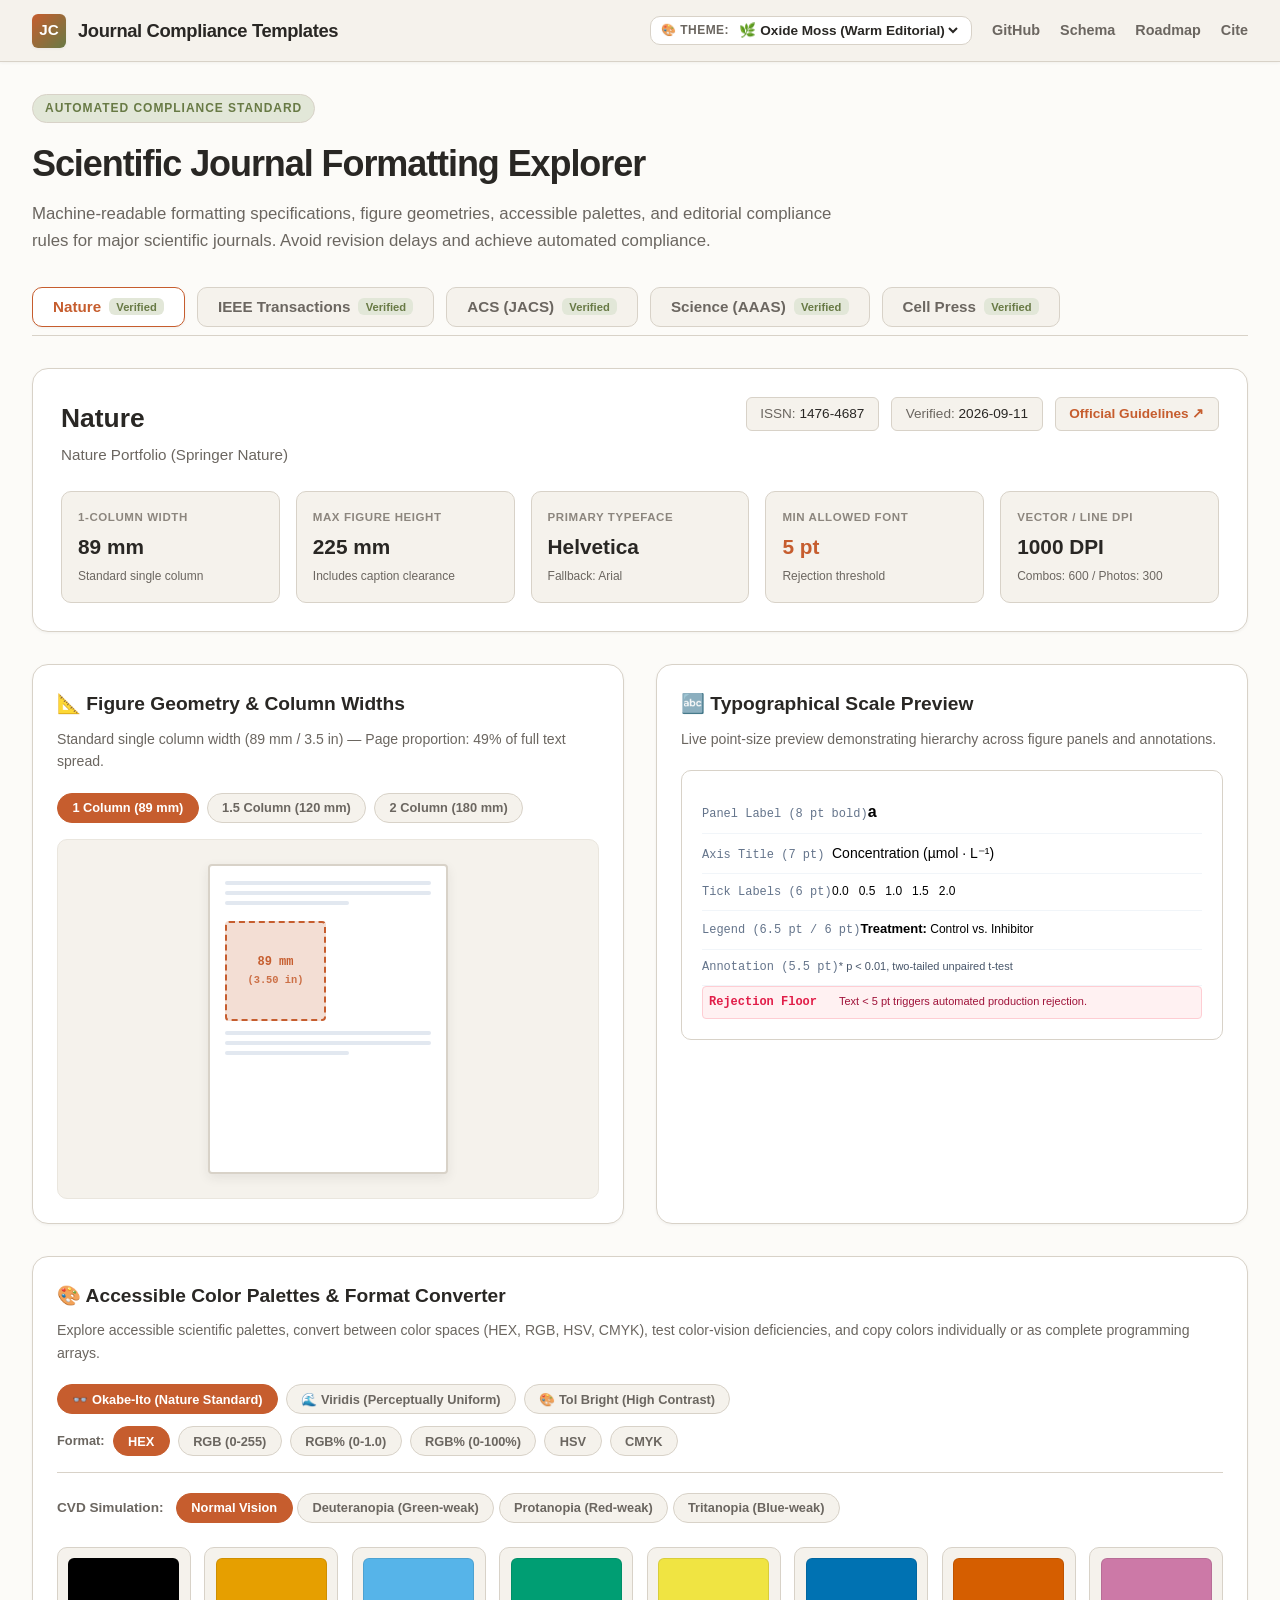
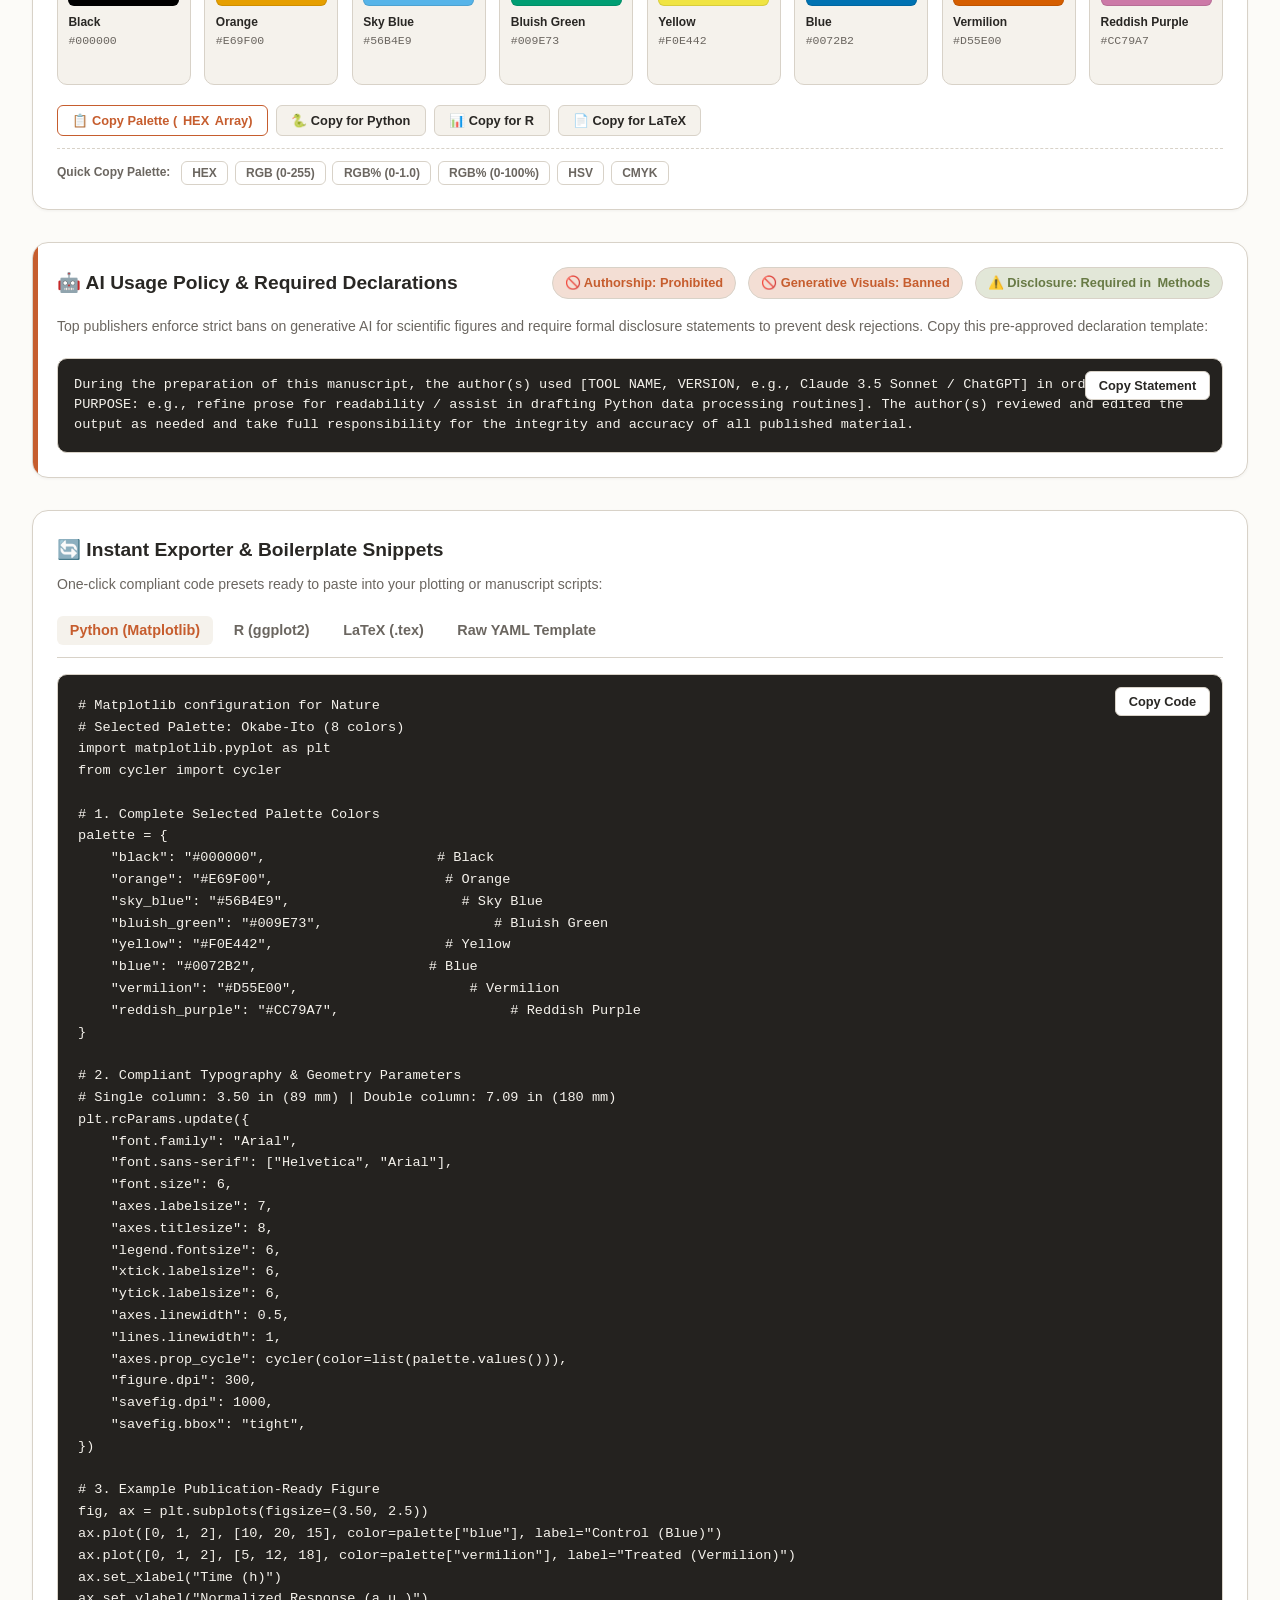
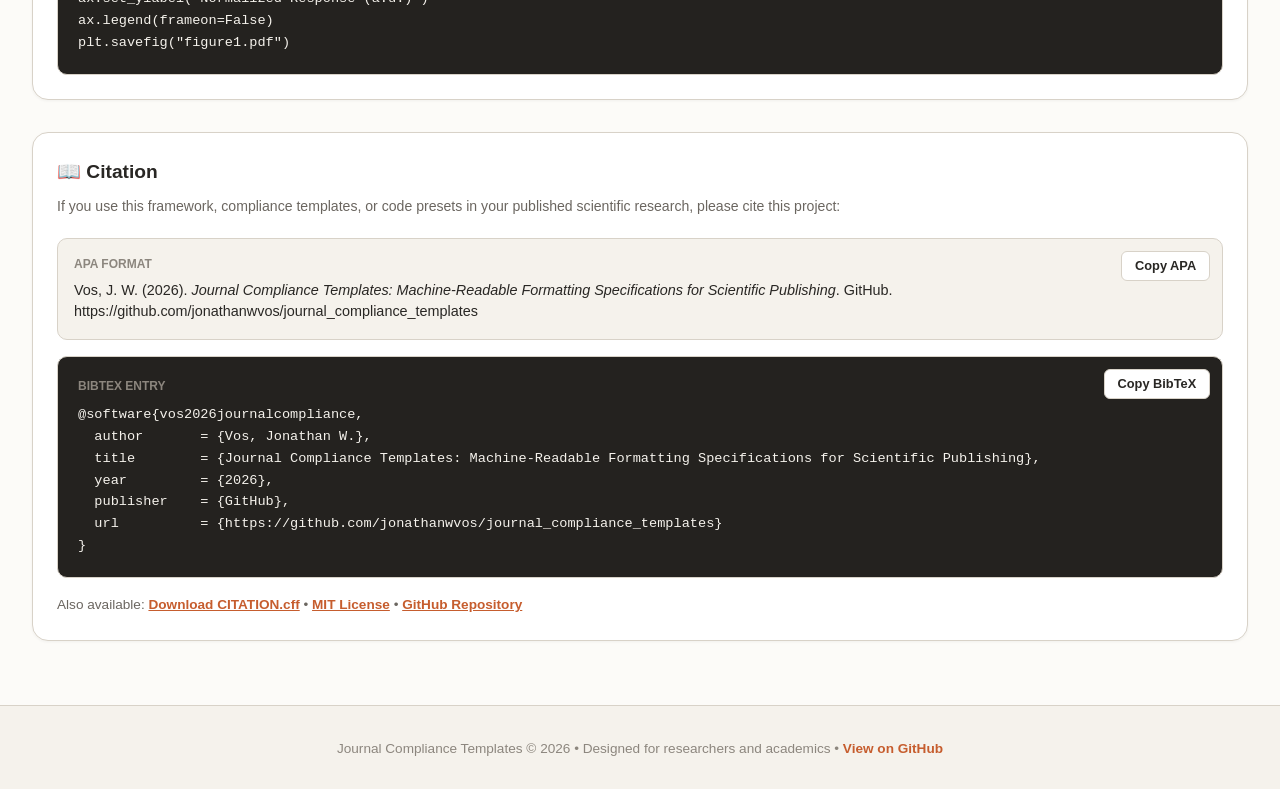
==== commit 88a0ebb0: "feat: complete Milestone 2 with audited templates for IEEE, ACS, Science, and Cell Press" ====
--- a/web/index.html
+++ b/web/index.html
@@ -53,21 +53,21 @@
         <span>Nature</span>
         <span class="status-badge verified">Verified</span>
       </button>
-      <button class="journal-tab" data-journal="ieee" title="In development">
+      <button class="journal-tab" data-journal="ieee">
         <span>IEEE Transactions</span>
-        <span class="status-badge in-progress">Sprint 2</span>
-      </button>
-      <button class="journal-tab" data-journal="acs" title="In development">
+        <span class="status-badge verified">Verified</span>
+      </button>
+      <button class="journal-tab" data-journal="acs">
         <span>ACS (JACS)</span>
-        <span class="status-badge in-progress">Sprint 2</span>
-      </button>
-      <button class="journal-tab" data-journal="science" title="In development">
+        <span class="status-badge verified">Verified</span>
+      </button>
+      <button class="journal-tab" data-journal="science">
         <span>Science (AAAS)</span>
-        <span class="status-badge in-progress">Sprint 2</span>
-      </button>
-      <button class="journal-tab" data-journal="cell" title="In development">
+        <span class="status-badge verified">Verified</span>
+      </button>
+      <button class="journal-tab" data-journal="cell">
         <span>Cell Press</span>
-        <span class="status-badge in-progress">Sprint 2</span>
+        <span class="status-badge verified">Verified</span>
       </button>
     </div>
 
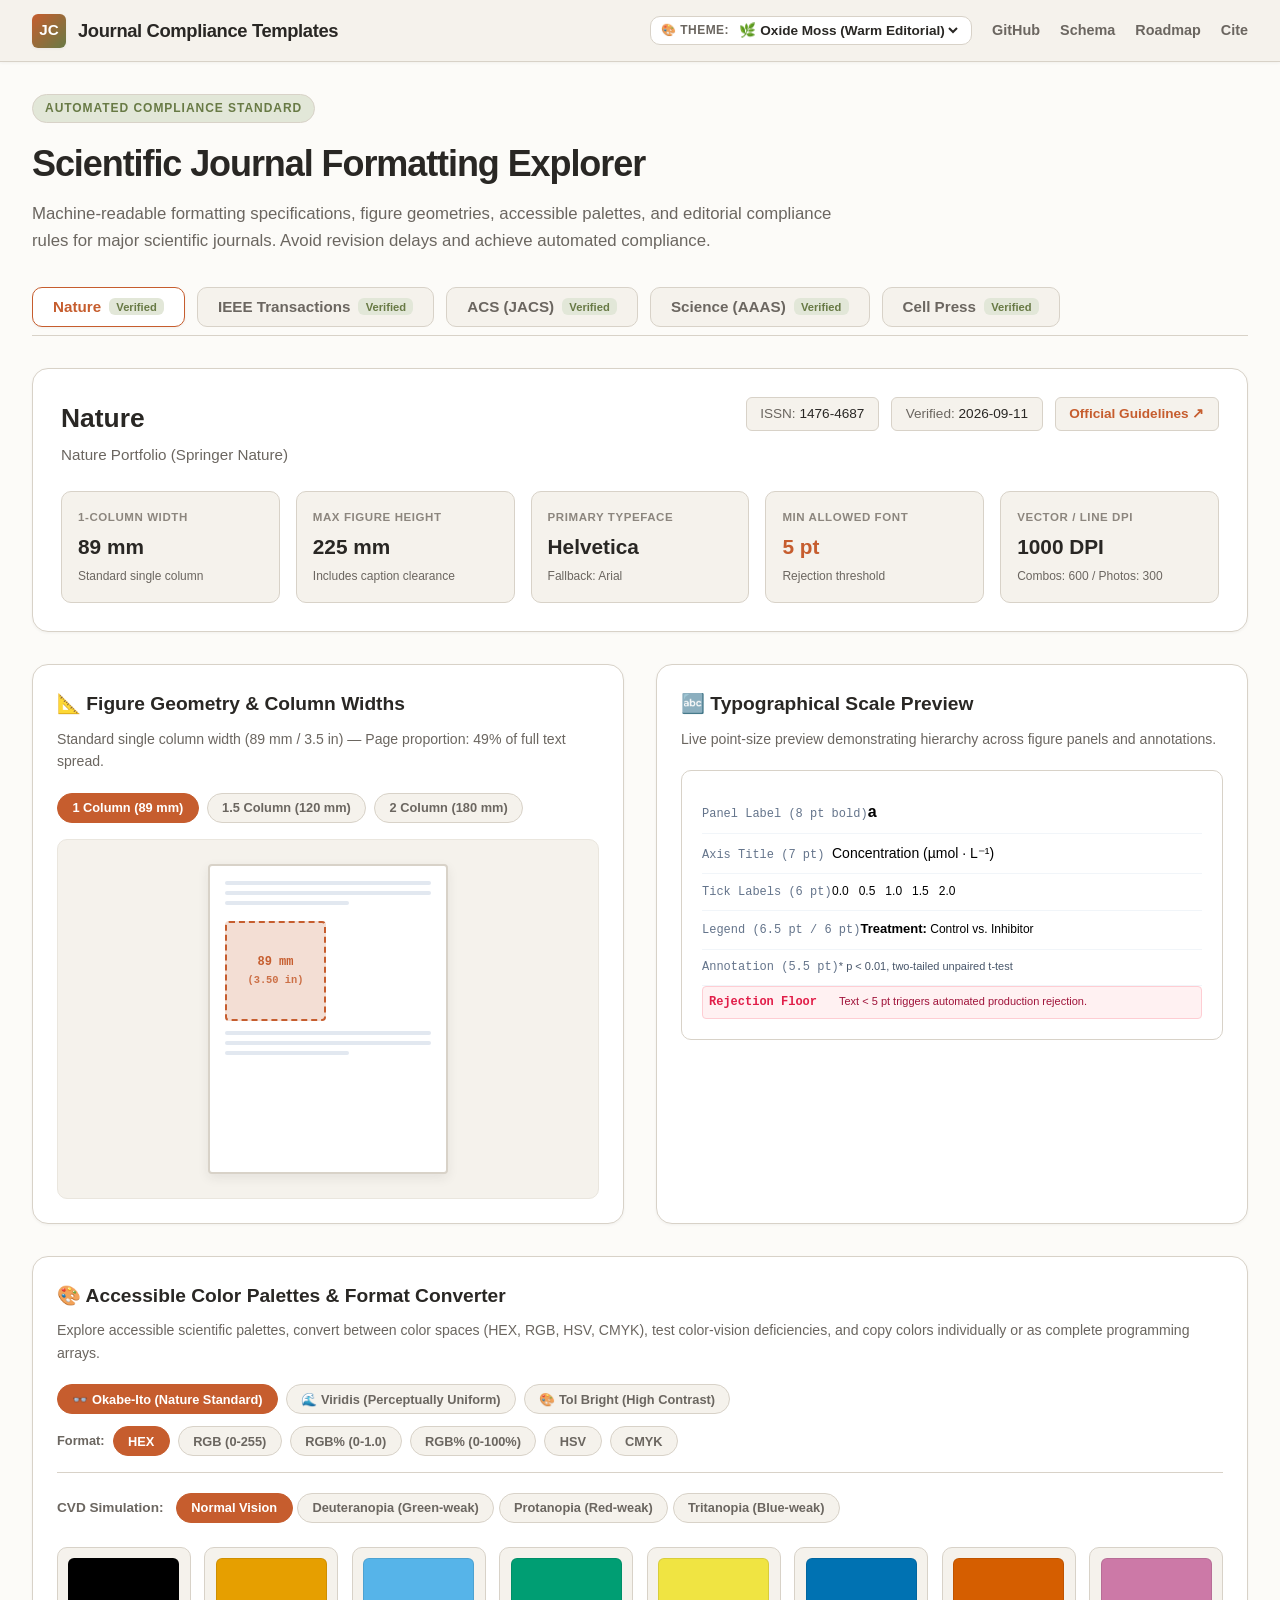
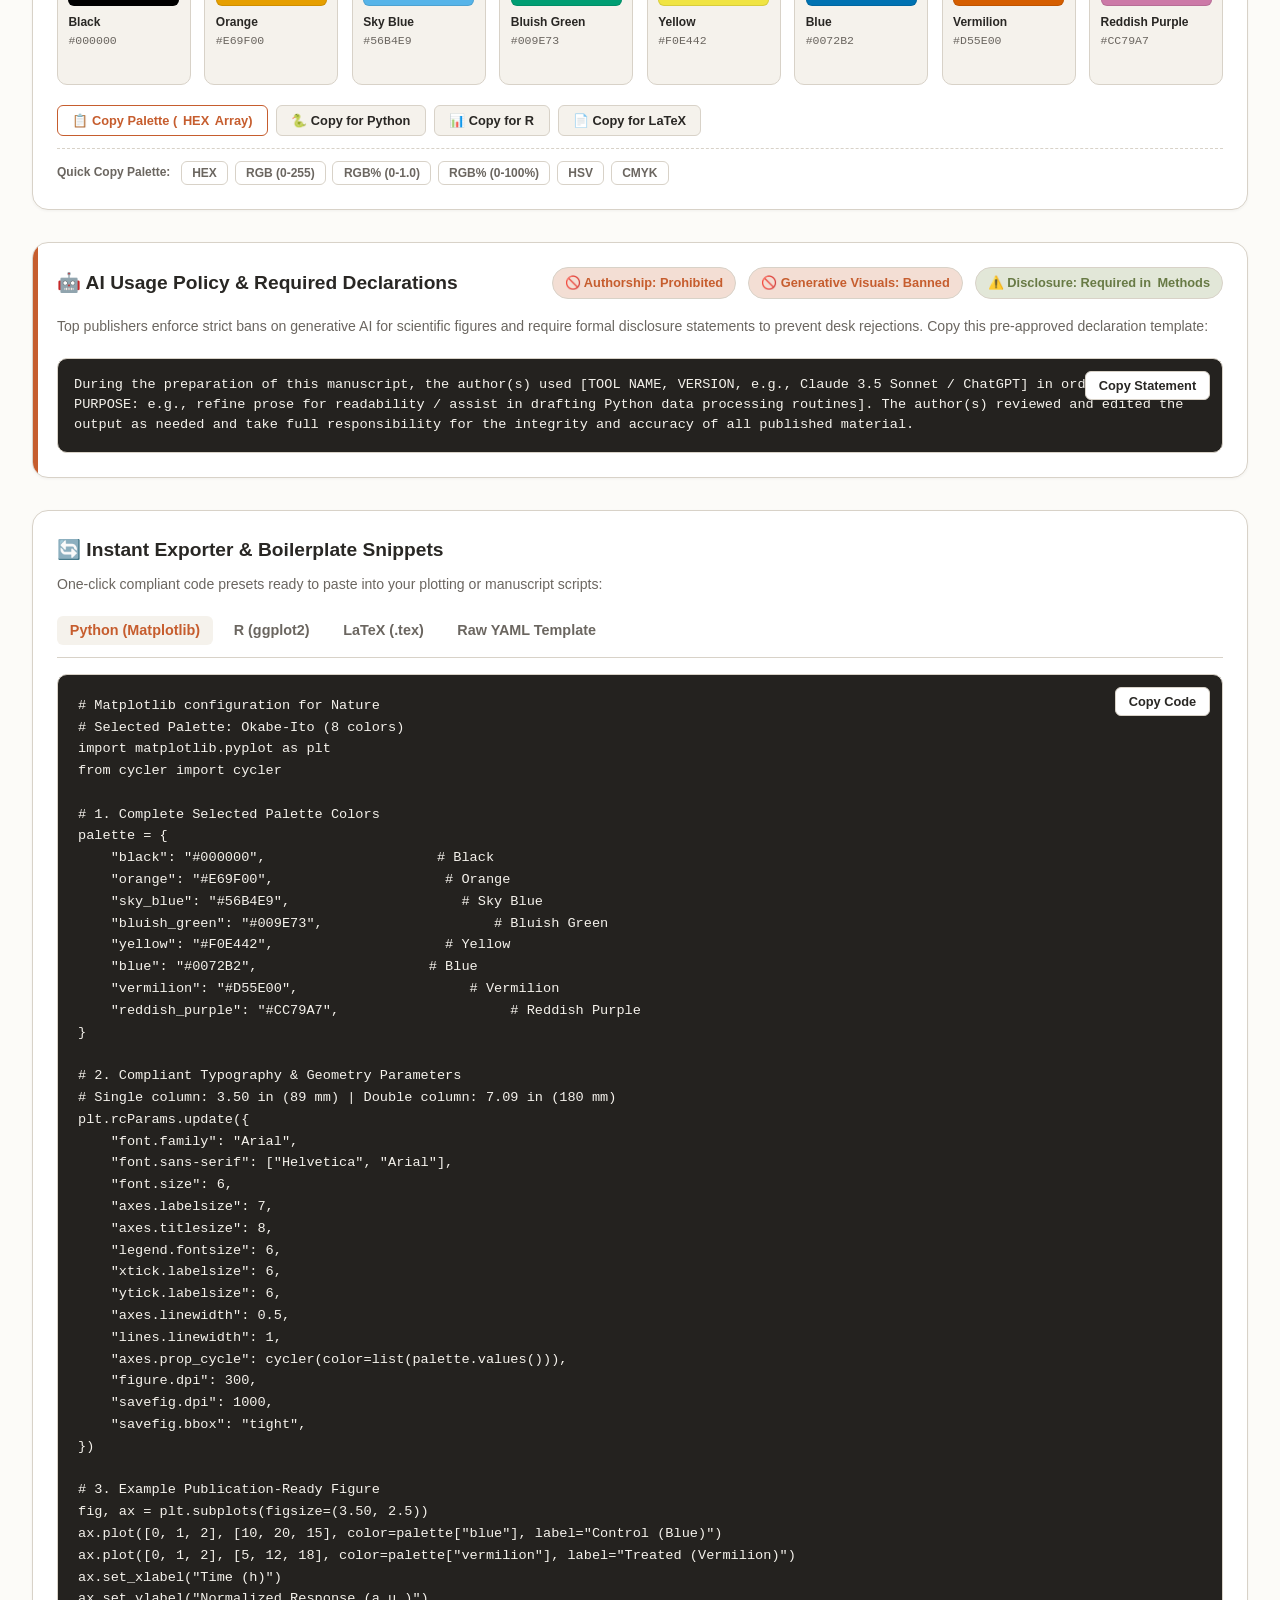
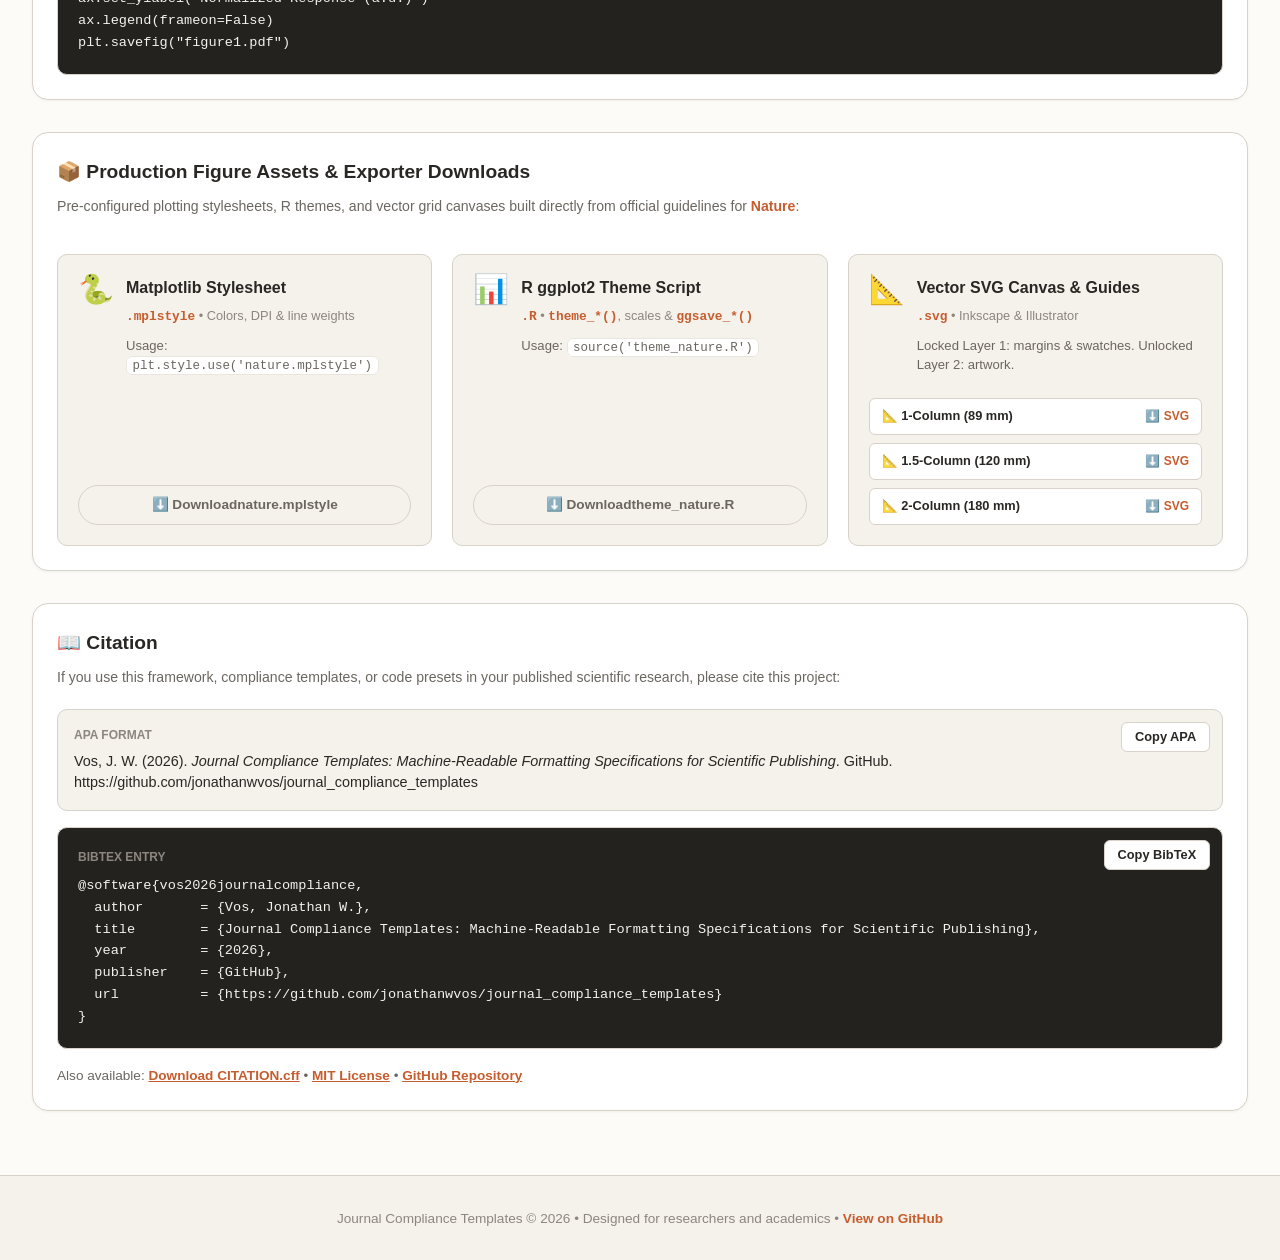
==== commit 2f94bcc3: "feat: complete Milestone 3 - Figure Plotting Exporters & Tooling Bridges - Implement Matplotlib .mpl" ====
--- a/web/index.html
+++ b/web/index.html
@@ -275,6 +275,63 @@
       </div>
     </section>
 
+    <!-- Figure Plotting Exporters & Template Downloads (Milestone 3) -->
+    <section class="card" style="margin-bottom: 2rem;">
+      <div class="card-title">
+        <span>📦 Production Figure Assets & Exporter Downloads</span>
+      </div>
+      <p class="card-desc">
+        Pre-configured plotting stylesheets, R themes, and vector grid canvases built directly from official guidelines for <strong id="fig-dl-journal-name" style="color:var(--accent-primary);">Nature</strong>:
+      </p>
+
+      <div class="downloads-grid">
+        <!-- Matplotlib .mplstyle Card -->
+        <div class="download-item-card">
+          <div class="dl-card-header">
+            <div class="dl-card-icon">🐍</div>
+            <div class="dl-card-content">
+              <div class="dl-card-title">Matplotlib Stylesheet</div>
+              <div class="dl-card-subtitle"><code>.mplstyle</code> &bull; Colors, DPI & line weights</div>
+              <p class="dl-card-text">Usage: <code>plt.style.use('<span id="dl-mpl-name">nature.mplstyle</span>')</code></p>
+            </div>
+          </div>
+          <a id="btn-dl-mpl" href="downloads/figures/matplotlib/nature.mplstyle" download="nature.mplstyle" class="btn-pill primary-action dl-btn">
+            ⬇️ Download <span id="dl-mpl-label">nature.mplstyle</span>
+          </a>
+        </div>
+
+        <!-- R ggplot2 Theme Card -->
+        <div class="download-item-card">
+          <div class="dl-card-header">
+            <div class="dl-card-icon">📊</div>
+            <div class="dl-card-content">
+              <div class="dl-card-title">R ggplot2 Theme Script</div>
+              <div class="dl-card-subtitle"><code>.R</code> &bull; <code>theme_*()</code>, scales & <code>ggsave_*()</code></div>
+              <p class="dl-card-text">Usage: <code>source('<span id="dl-r-name">theme_nature.R</span>')</code></p>
+            </div>
+          </div>
+          <a id="btn-dl-r" href="downloads/figures/r/theme_nature.R" download="theme_nature.R" class="btn-pill primary-action dl-btn">
+            ⬇️ Download <span id="dl-r-label">theme_nature.R</span>
+          </a>
+        </div>
+
+        <!-- Vector SVG Grids Card -->
+        <div class="download-item-card">
+          <div class="dl-card-header">
+            <div class="dl-card-icon">📐</div>
+            <div class="dl-card-content">
+              <div class="dl-card-title">Vector SVG Canvas & Guides</div>
+              <div class="dl-card-subtitle"><code>.svg</code> &bull; Inkscape & Illustrator</div>
+              <p class="dl-card-text">Locked Layer 1: margins & swatches. Unlocked Layer 2: artwork.</p>
+            </div>
+          </div>
+          <div class="svg-dl-buttons" id="svg-dl-button-group">
+            <!-- Dynamically populated buttons for each column width -->
+          </div>
+        </div>
+      </div>
+    </section>
+
     <!-- Citation Section -->
     <section id="citation-section" class="card" style="margin-bottom: 2rem;">
       <div class="card-title">
--- a/web/styles.css
+++ b/web/styles.css
@@ -958,6 +958,125 @@
   white-space: pre;
 }
 
+/* Figure Exporter Downloads Grid */
+.downloads-grid {
+  display: grid;
+  grid-template-columns: repeat(auto-fit, minmax(280px, 1fr));
+  gap: 1.25rem;
+  margin-top: 1rem;
+}
+
+.download-item-card {
+  background: var(--bg-secondary);
+  border: 1px solid var(--border-color);
+  border-radius: var(--radius-md);
+  padding: 1.25rem;
+  display: flex;
+  flex-direction: column;
+  justify-content: space-between;
+  gap: 1rem;
+  transition: all 0.2s ease;
+}
+
+.download-item-card:hover {
+  border-color: var(--accent-primary);
+  box-shadow: var(--shadow-sm);
+  transform: translateY(-2px);
+}
+
+.dl-card-header {
+  display: flex;
+  align-items: flex-start;
+  gap: 0.75rem;
+}
+
+.dl-card-icon {
+  font-size: 1.8rem;
+  line-height: 1;
+  flex-shrink: 0;
+}
+
+.dl-card-content {
+  display: flex;
+  flex-direction: column;
+  gap: 0.35rem;
+  flex: 1;
+}
+
+.dl-card-title {
+  font-size: 1rem;
+  font-weight: 700;
+  color: var(--text-primary);
+}
+
+.dl-card-subtitle {
+  font-size: 0.8rem;
+  color: var(--text-muted);
+}
+
+.dl-card-subtitle code {
+  font-family: var(--font-mono);
+  font-weight: 600;
+  color: var(--accent-primary);
+}
+
+.dl-card-text {
+  font-size: 0.82rem;
+  color: var(--text-secondary);
+  margin: 0.25rem 0 0 0;
+  line-height: 1.4;
+}
+
+.dl-card-text code {
+  font-family: var(--font-mono);
+  font-size: 0.78rem;
+  background: var(--bg-card);
+  border: 1px solid var(--border-subtle);
+  padding: 0.1rem 0.35rem;
+  border-radius: var(--radius-sm);
+}
+
+.dl-btn {
+  text-decoration: none;
+  display: inline-flex;
+  align-items: center;
+  justify-content: center;
+  font-size: 0.85rem;
+  font-weight: 700;
+  text-align: center;
+  padding: 0.5rem 1rem;
+  width: 100%;
+  box-sizing: border-box;
+}
+
+.svg-dl-buttons {
+  display: flex;
+  flex-direction: column;
+  gap: 0.5rem;
+  margin-top: 0.5rem;
+}
+
+.svg-dl-btn {
+  text-decoration: none;
+  display: inline-flex;
+  align-items: center;
+  justify-content: space-between;
+  background: var(--bg-card);
+  border: 1px solid var(--border-color);
+  color: var(--text-primary);
+  font-size: 0.8rem;
+  font-weight: 600;
+  padding: 0.45rem 0.75rem;
+  border-radius: var(--radius-sm);
+  transition: all 0.15s ease;
+}
+
+.svg-dl-btn:hover {
+  border-color: var(--accent-primary);
+  color: var(--accent-primary);
+  background: var(--highlight-warm);
+}
+
 /* Footer */
 footer {
   border-top: 1px solid var(--border-color);
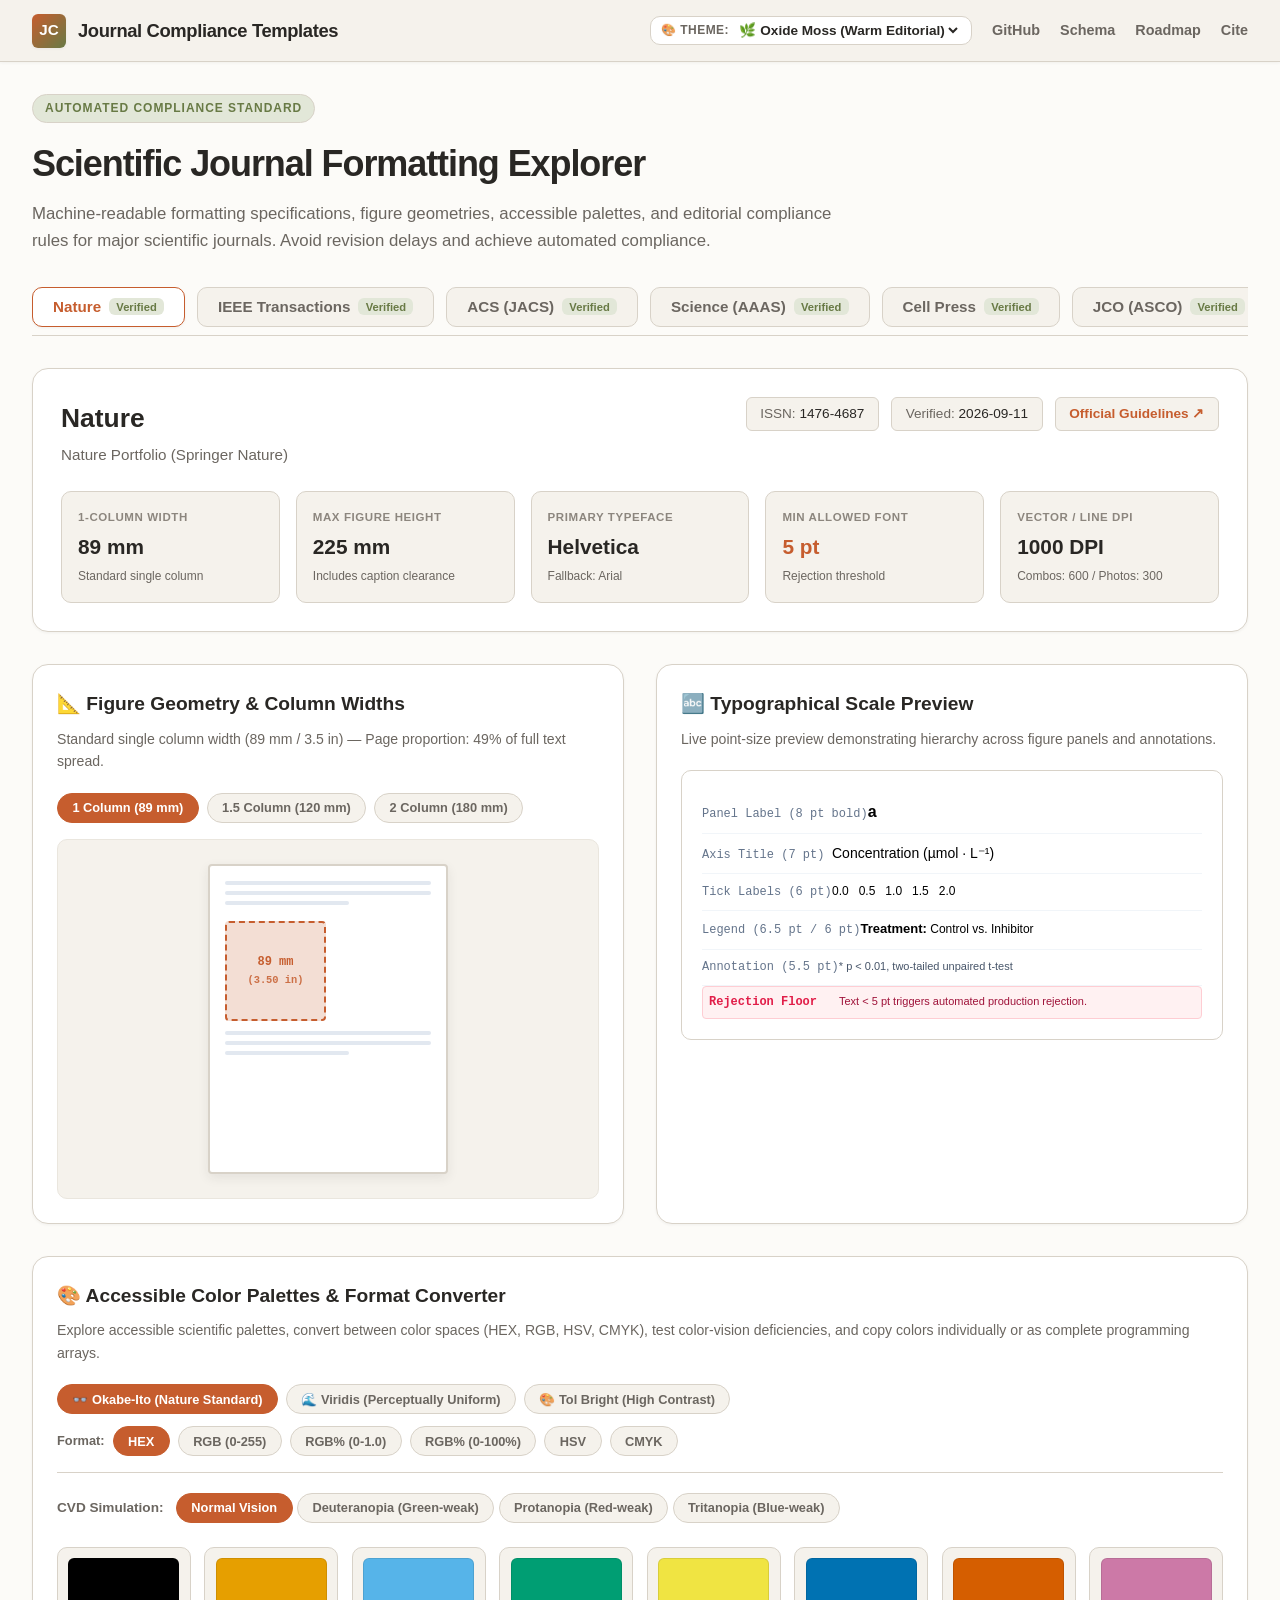
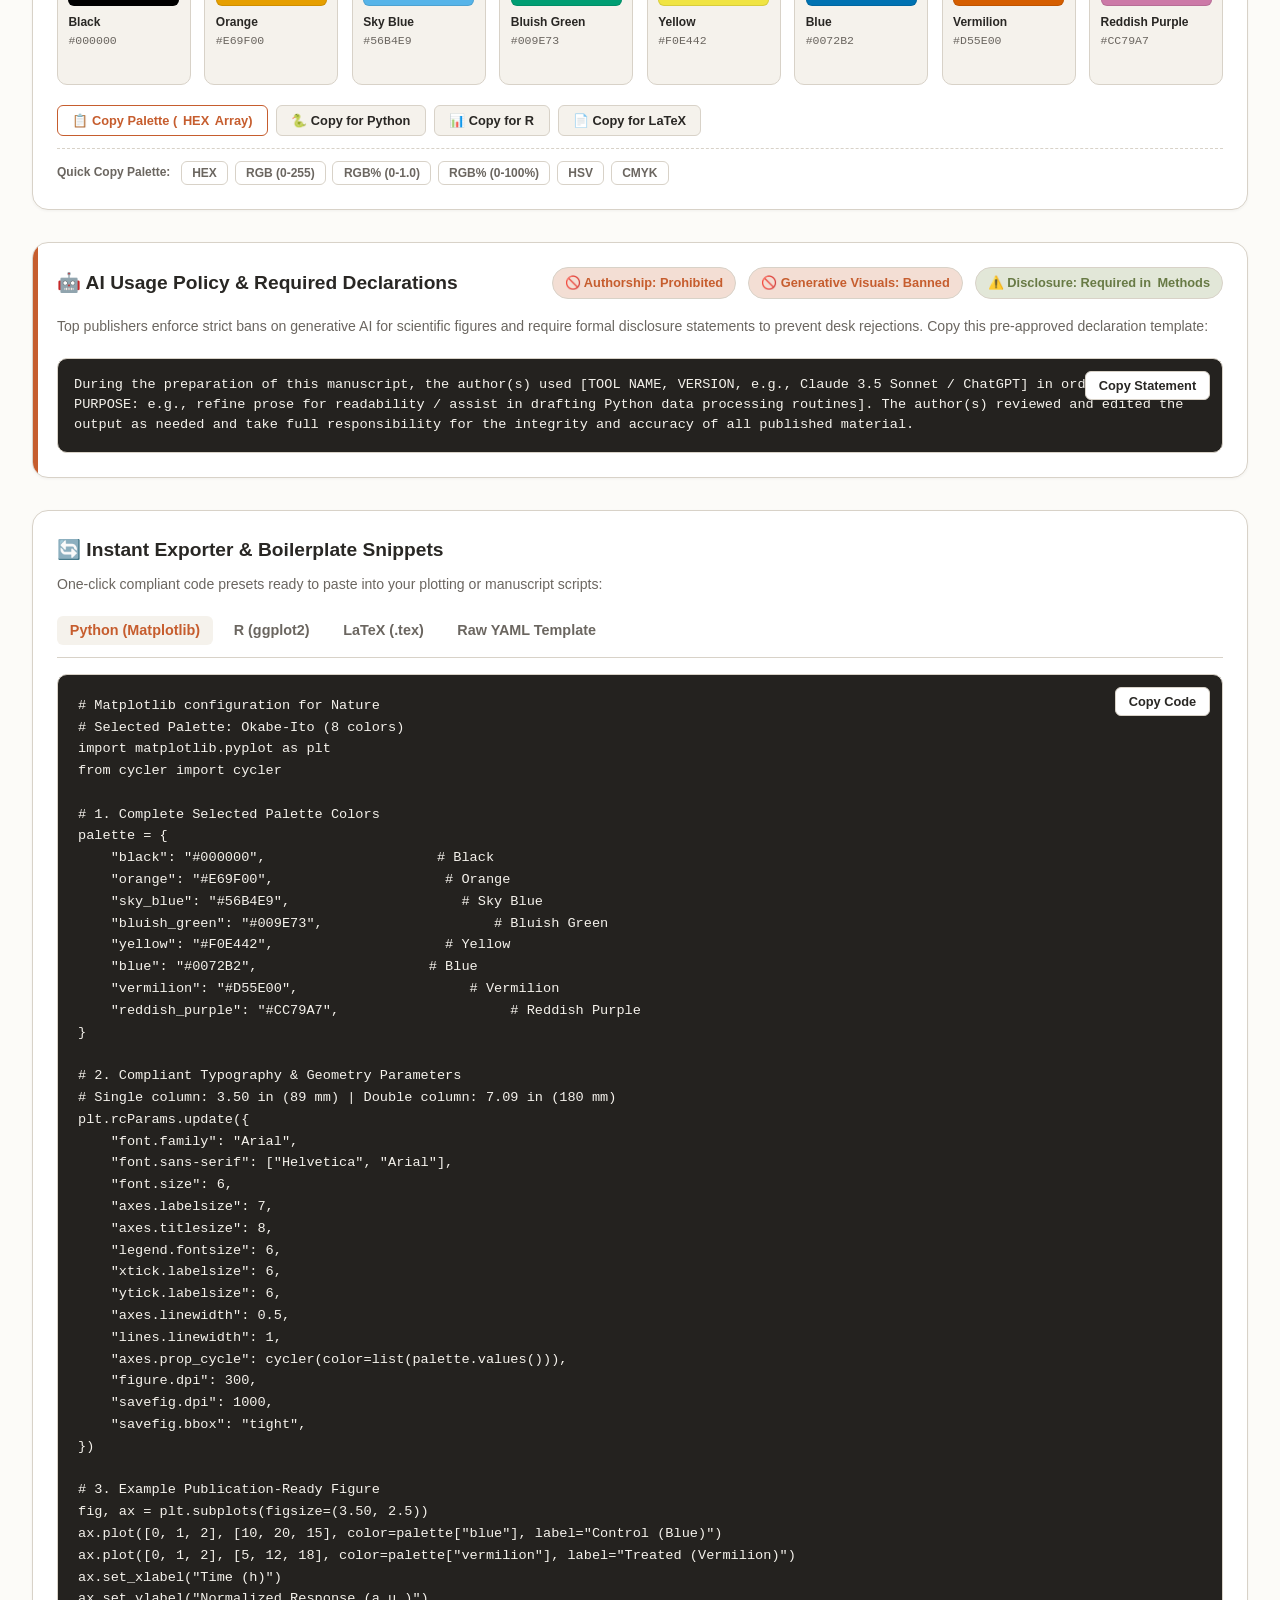
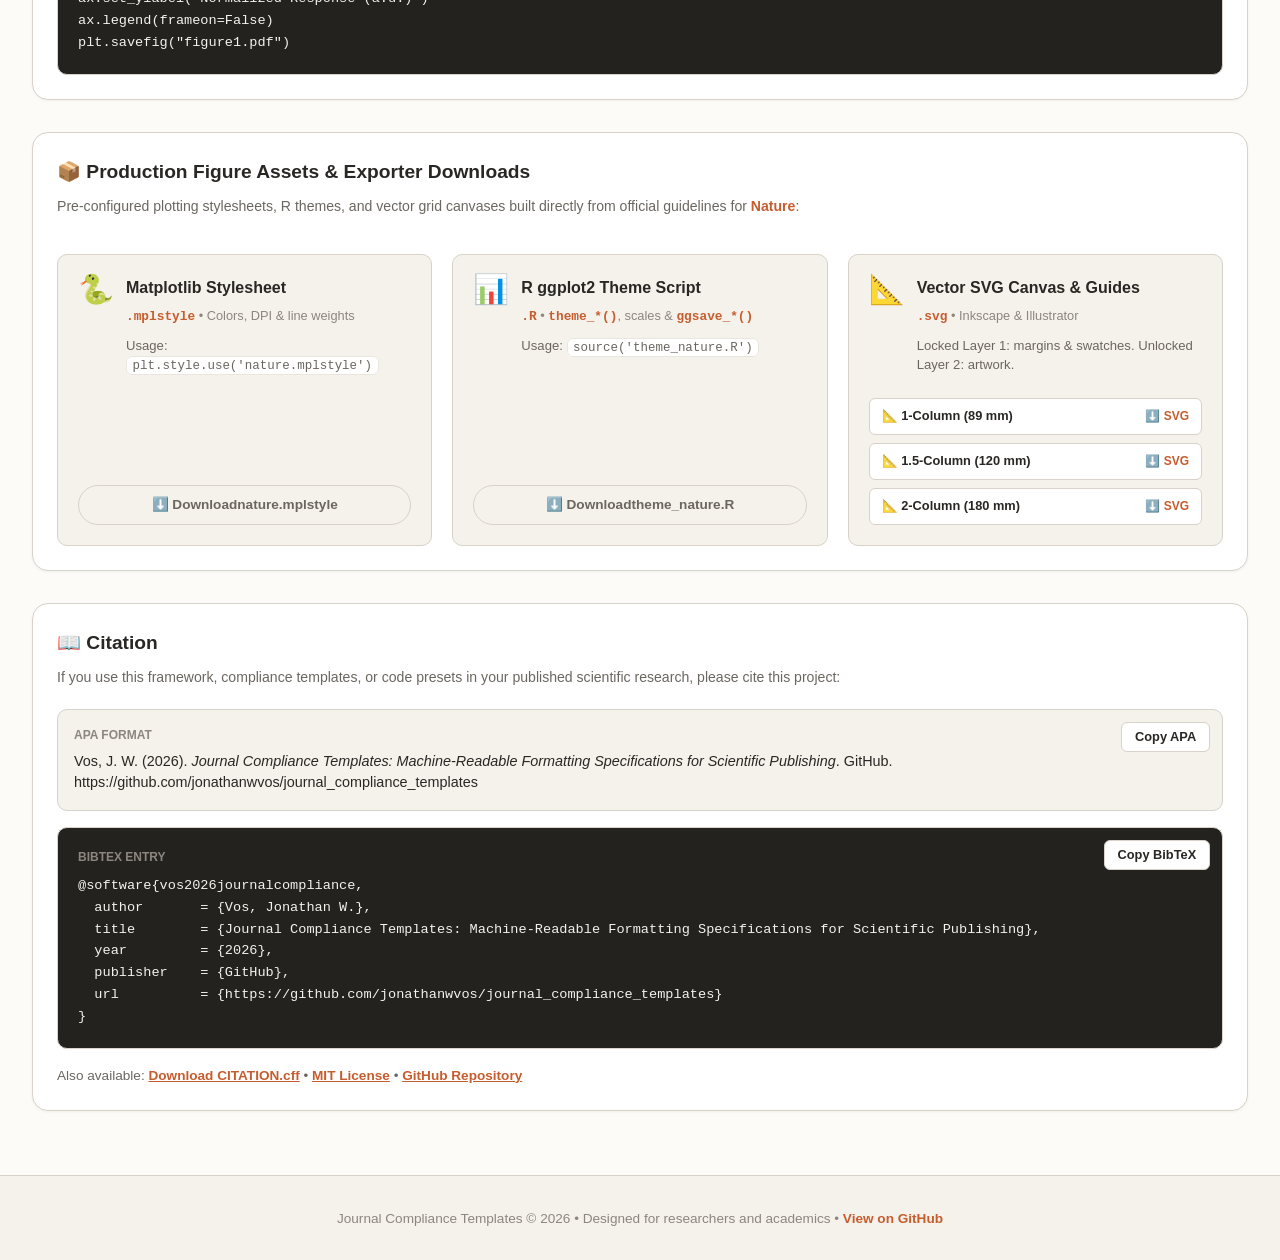
==== commit 0073b3b2: "feat: add Journal of Clinical Oncology (JCO) compliance template, figure assets, and tests" ====
--- a/web/index.html
+++ b/web/index.html
@@ -67,6 +67,10 @@
       </button>
       <button class="journal-tab" data-journal="cell">
         <span>Cell Press</span>
+        <span class="status-badge verified">Verified</span>
+      </button>
+      <button class="journal-tab" data-journal="jco">
+        <span>JCO (ASCO)</span>
         <span class="status-badge verified">Verified</span>
       </button>
     </div>
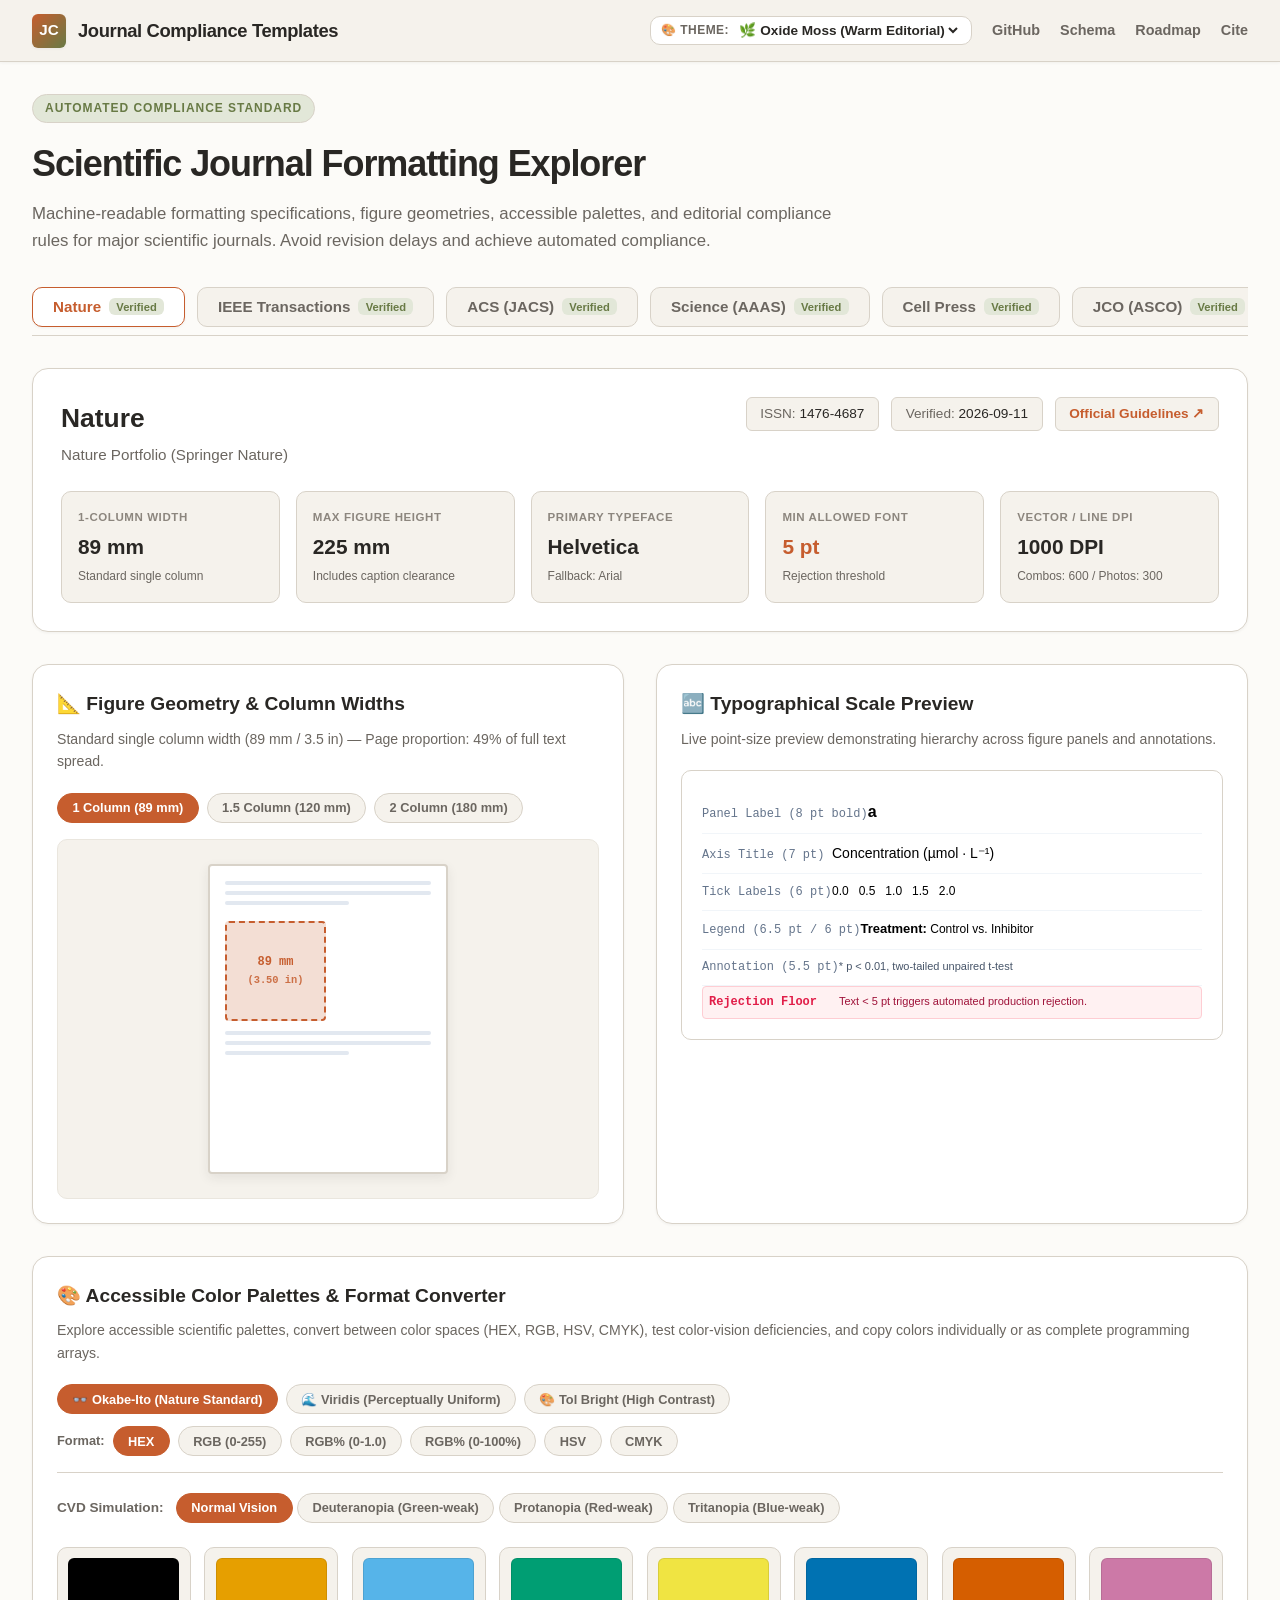
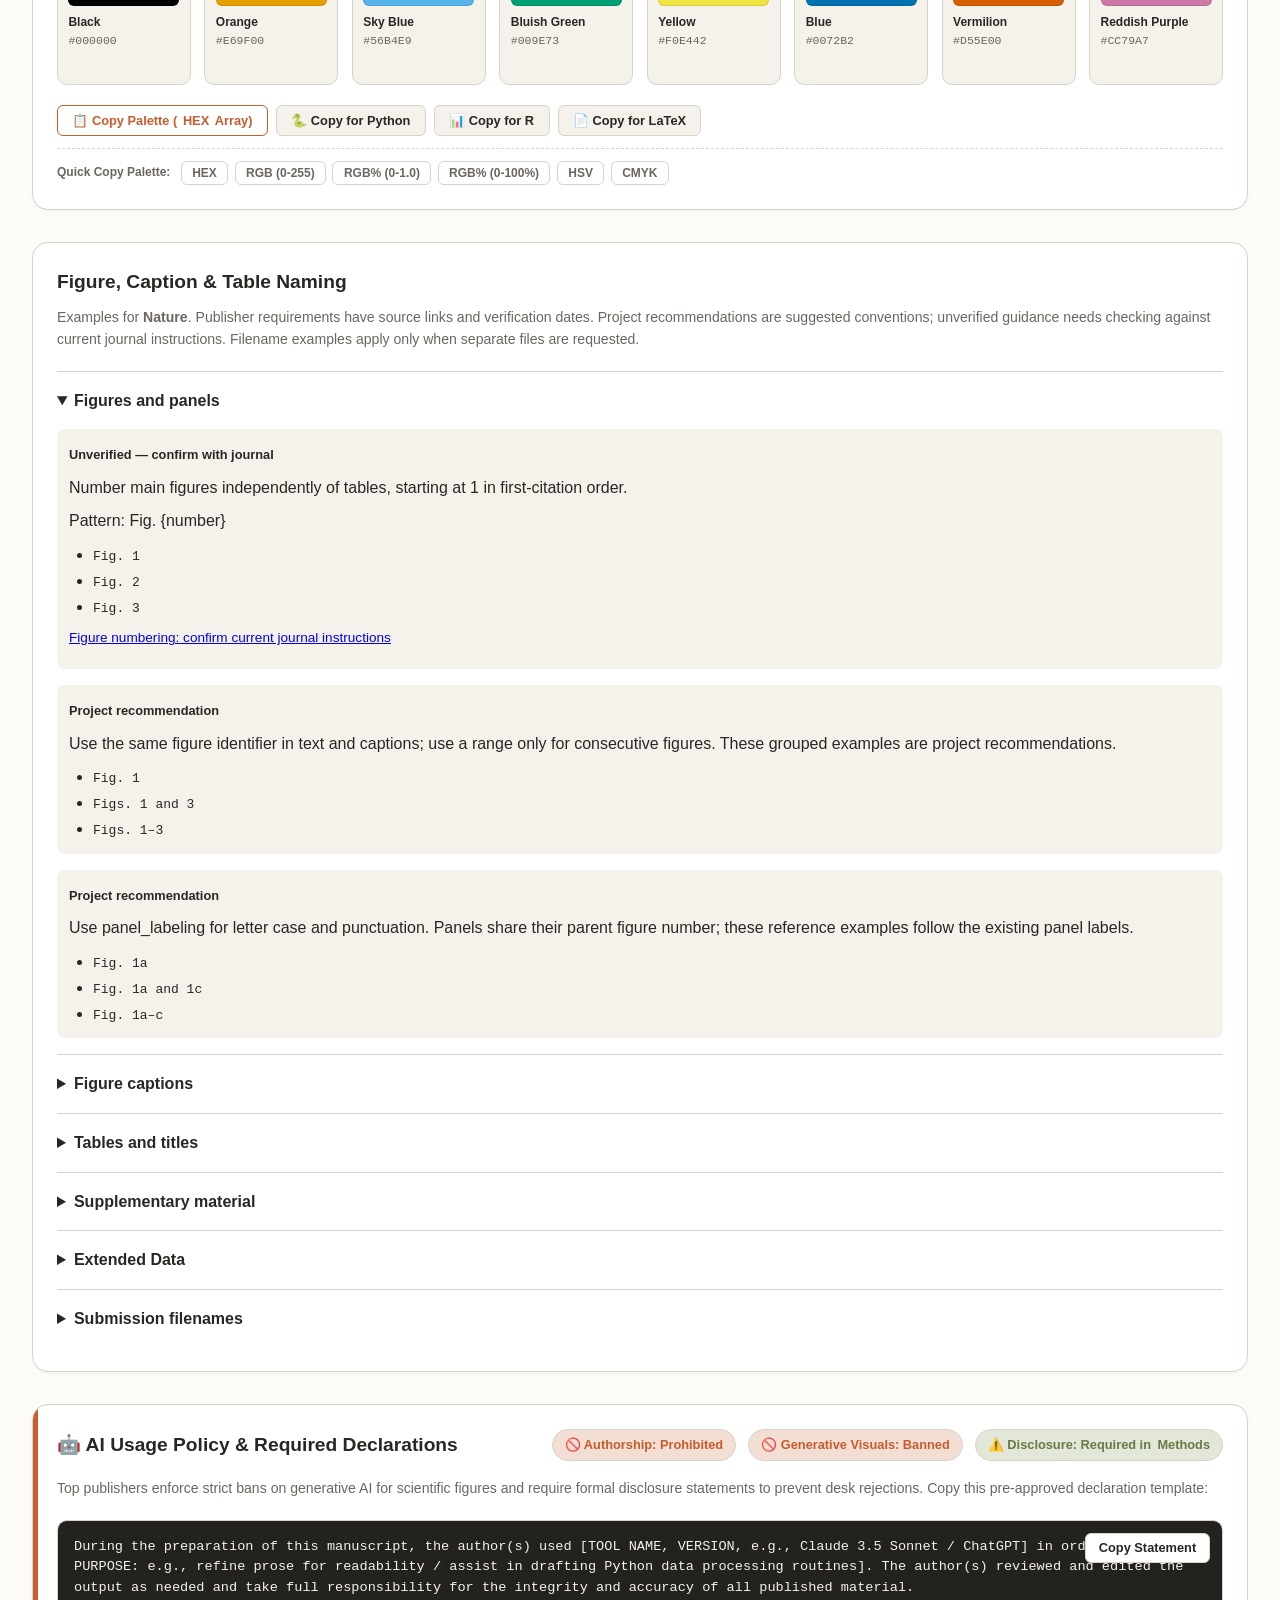
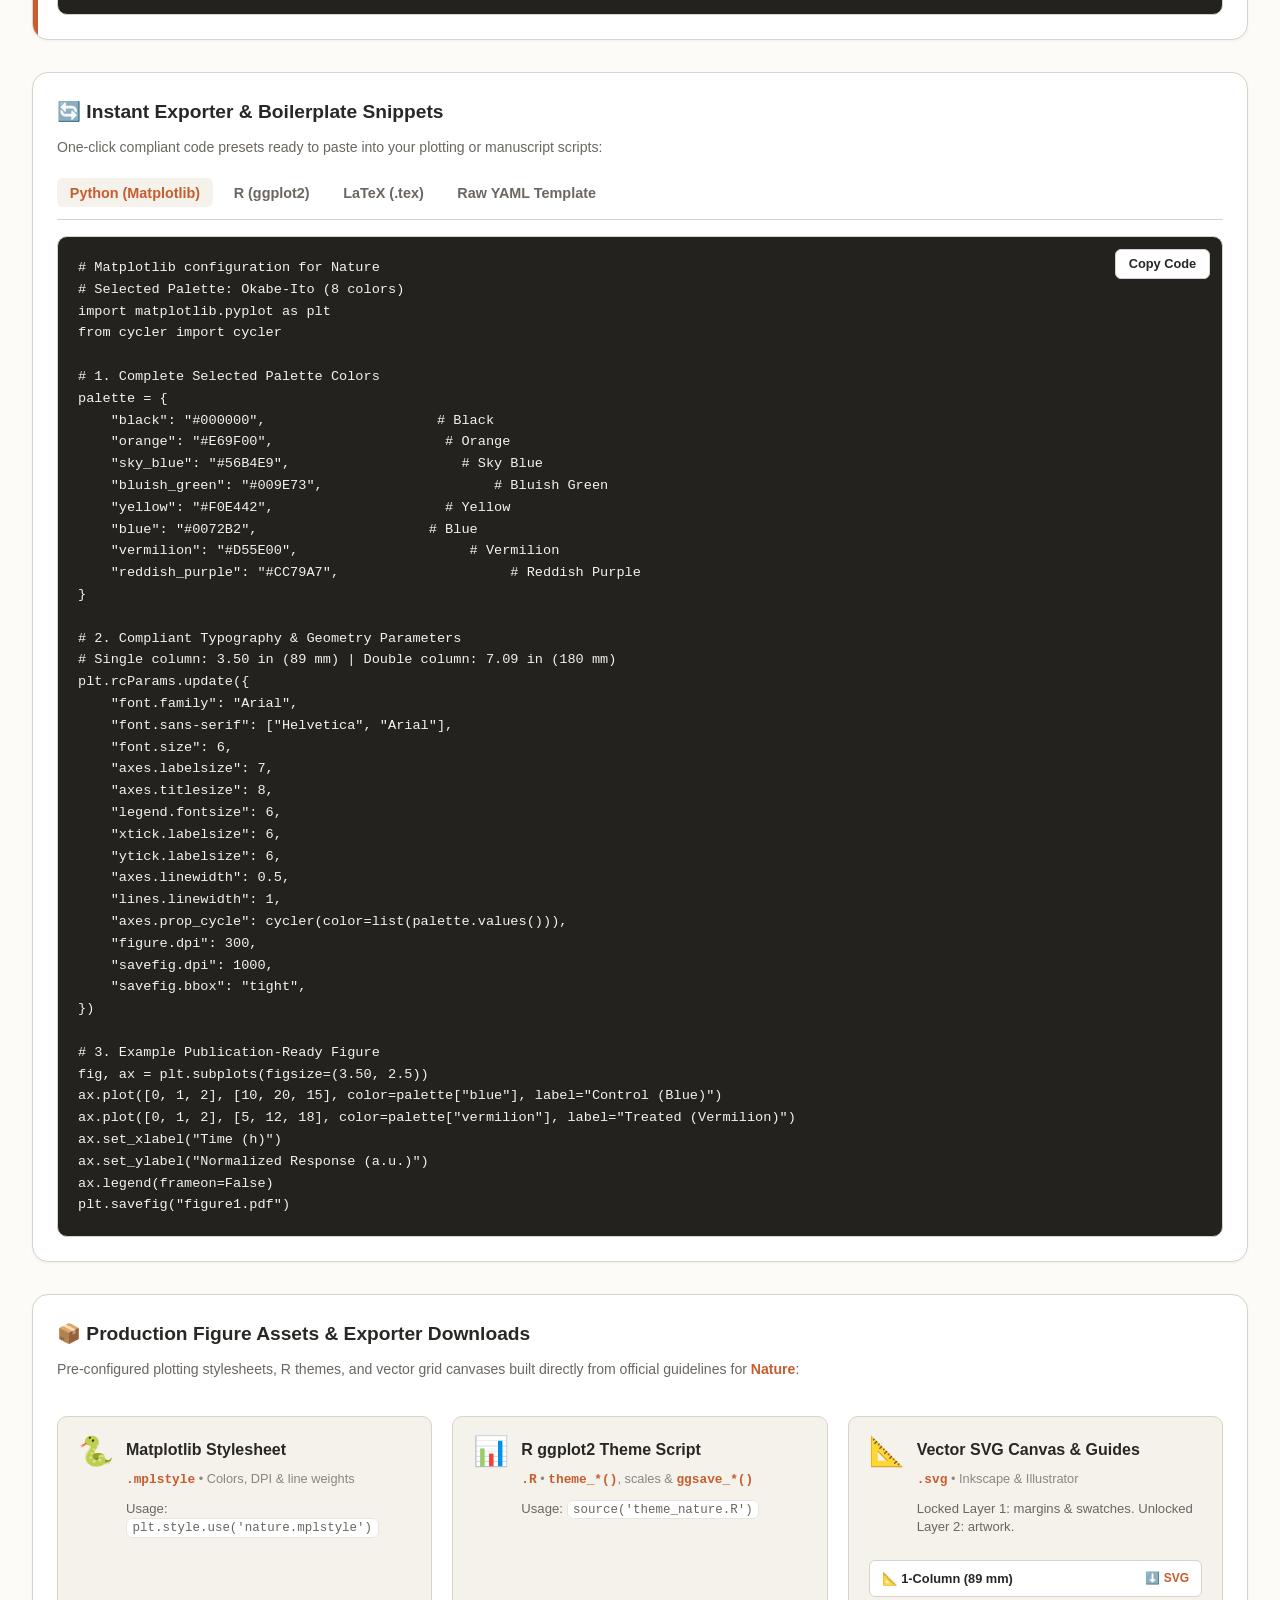
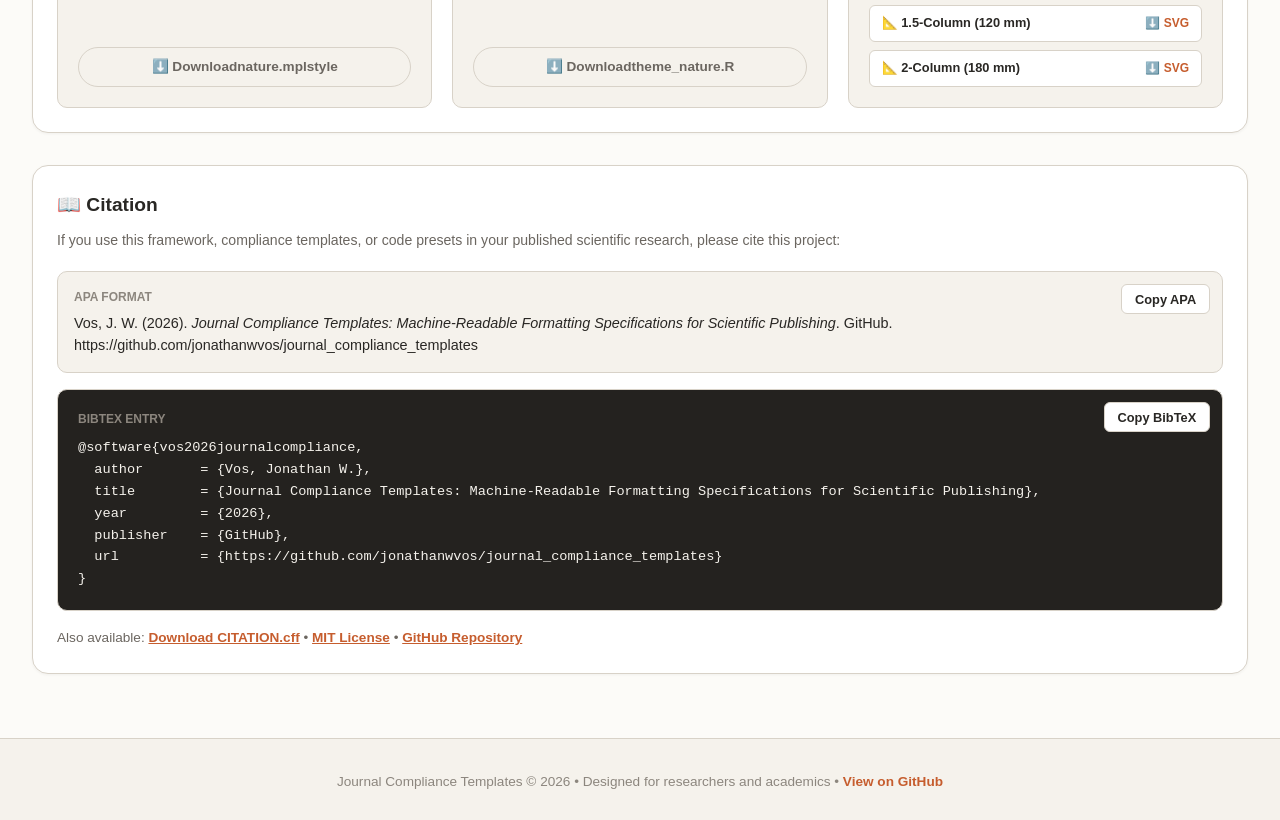
==== commit 3938d0fc: "feat: document figure caption and table naming conventions" ====
--- a/web/index.html
+++ b/web/index.html
@@ -234,6 +234,15 @@
         <button class="action-btn-sm" data-copy-fmt="hsv">HSV</button>
         <button class="action-btn-sm" data-copy-fmt="cmyk">CMYK</button>
       </div>
+    </section>
+
+    <section class="card naming-card" aria-labelledby="naming-title">
+      <h2 id="naming-title" class="card-title">Figure, Caption &amp; Table Naming</h2>
+      <p class="card-desc">Examples for <strong id="naming-journal-name"></strong>.
+        Publisher requirements have source links and verification dates. Project recommendations
+        are suggested conventions; unverified guidance needs checking against current journal instructions.
+        Filename examples apply only when separate files are requested.</p>
+      <div id="naming-guidance"></div>
     </section>
 
     <!-- AI Policy & Compliance Section -->
@@ -386,6 +395,7 @@
     </p>
   </footer>
 
+  <script src="data/journals.js"></script>
   <script src="app.js"></script>
 </body>
 </html>
--- a/web/styles.css
+++ b/web/styles.css
@@ -1093,3 +1093,15 @@
   text-decoration: none;
   font-weight: 600;
 }
+/* Journal naming guidance */
+.naming-card { margin-bottom: 2rem; }
+.naming-group { border-top: 1px solid var(--border-color); padding: 1rem 0; }
+.naming-group summary { cursor: pointer; font-weight: 700; }
+.naming-group summary:focus-visible { outline: 2px solid var(--accent-primary); outline-offset: 4px; }
+.naming-rule { margin-top: 1rem; padding: 0.75rem; background: var(--bg-secondary); border-radius: 8px; }
+.naming-rule p { margin: 0.5rem 0; }
+.naming-status { font-size: 0.8rem; font-weight: 700; }
+.naming-status.publisher_requirement { color: var(--accent-primary); }
+.naming-examples { padding-left: 1.5rem; }
+.naming-examples code, .naming-pattern { white-space: pre-wrap; overflow-wrap: anywhere; }
+.naming-source { font-size: 0.85rem; }
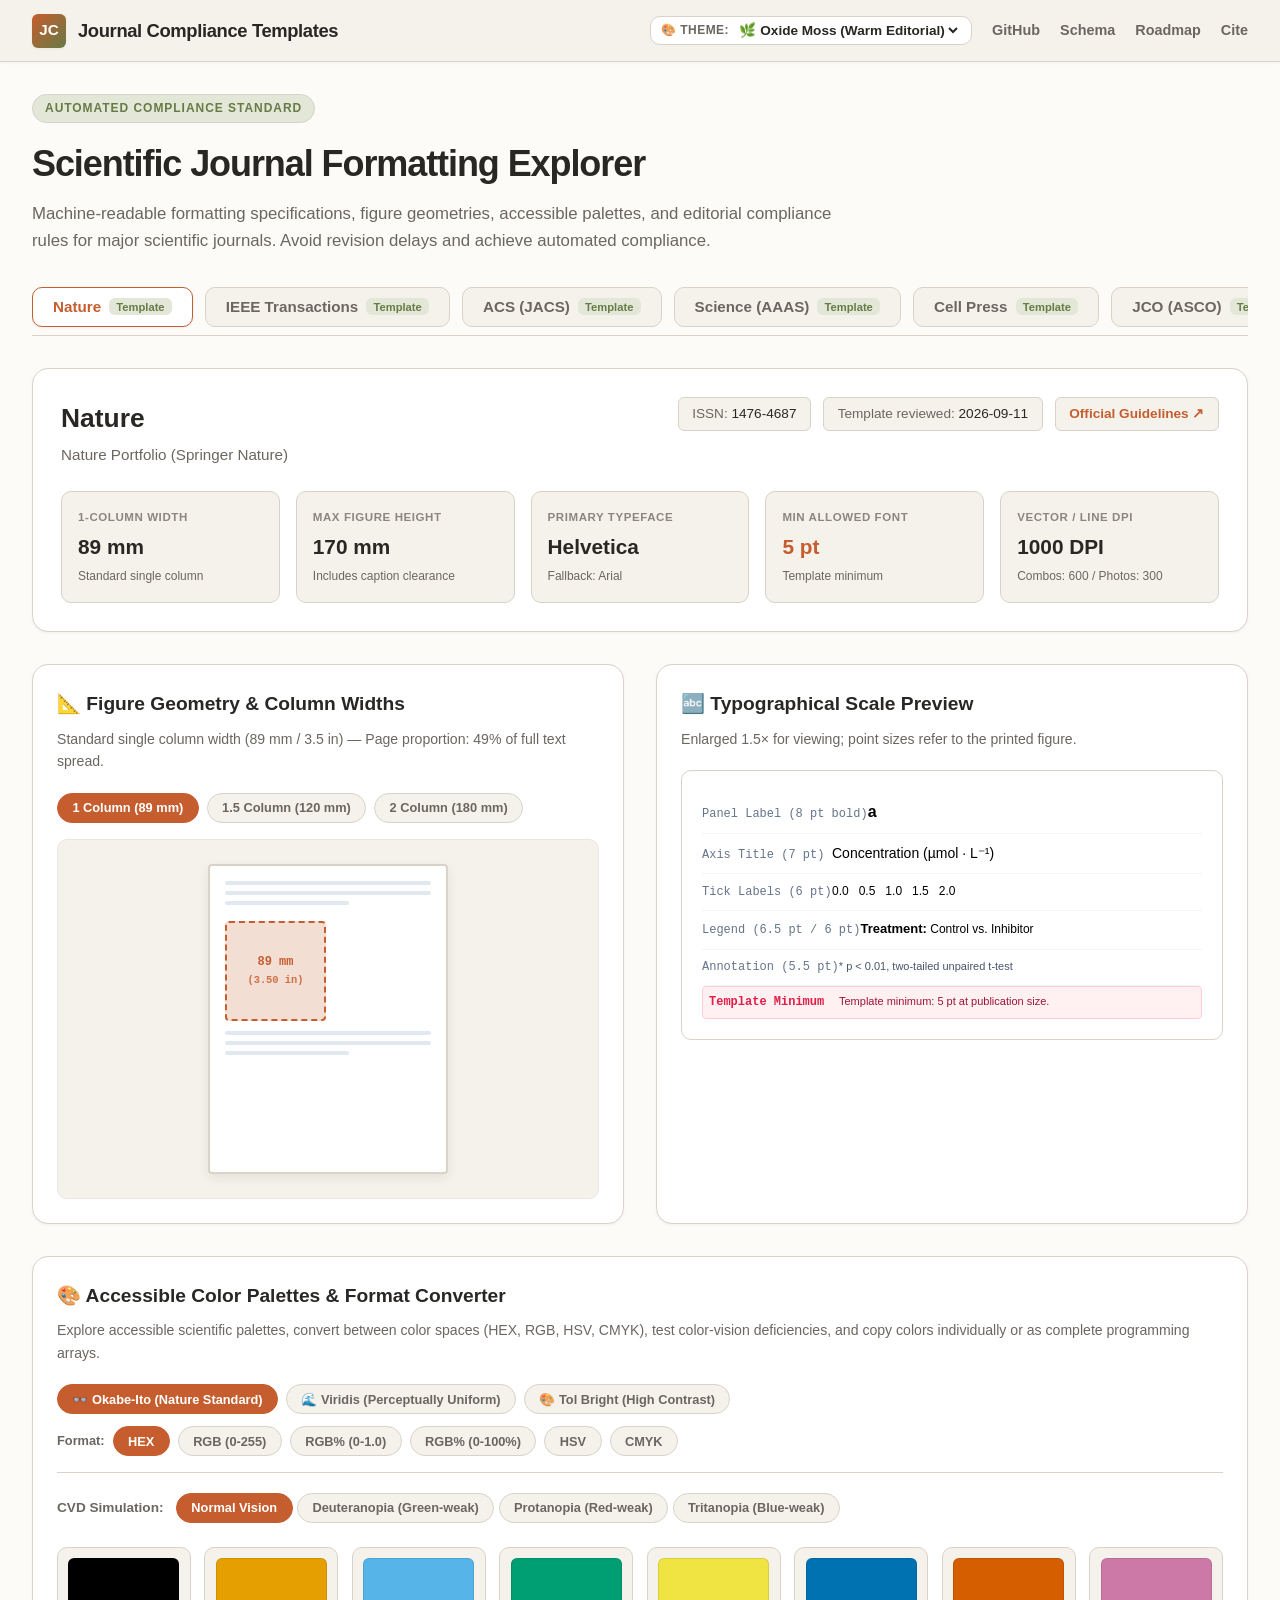
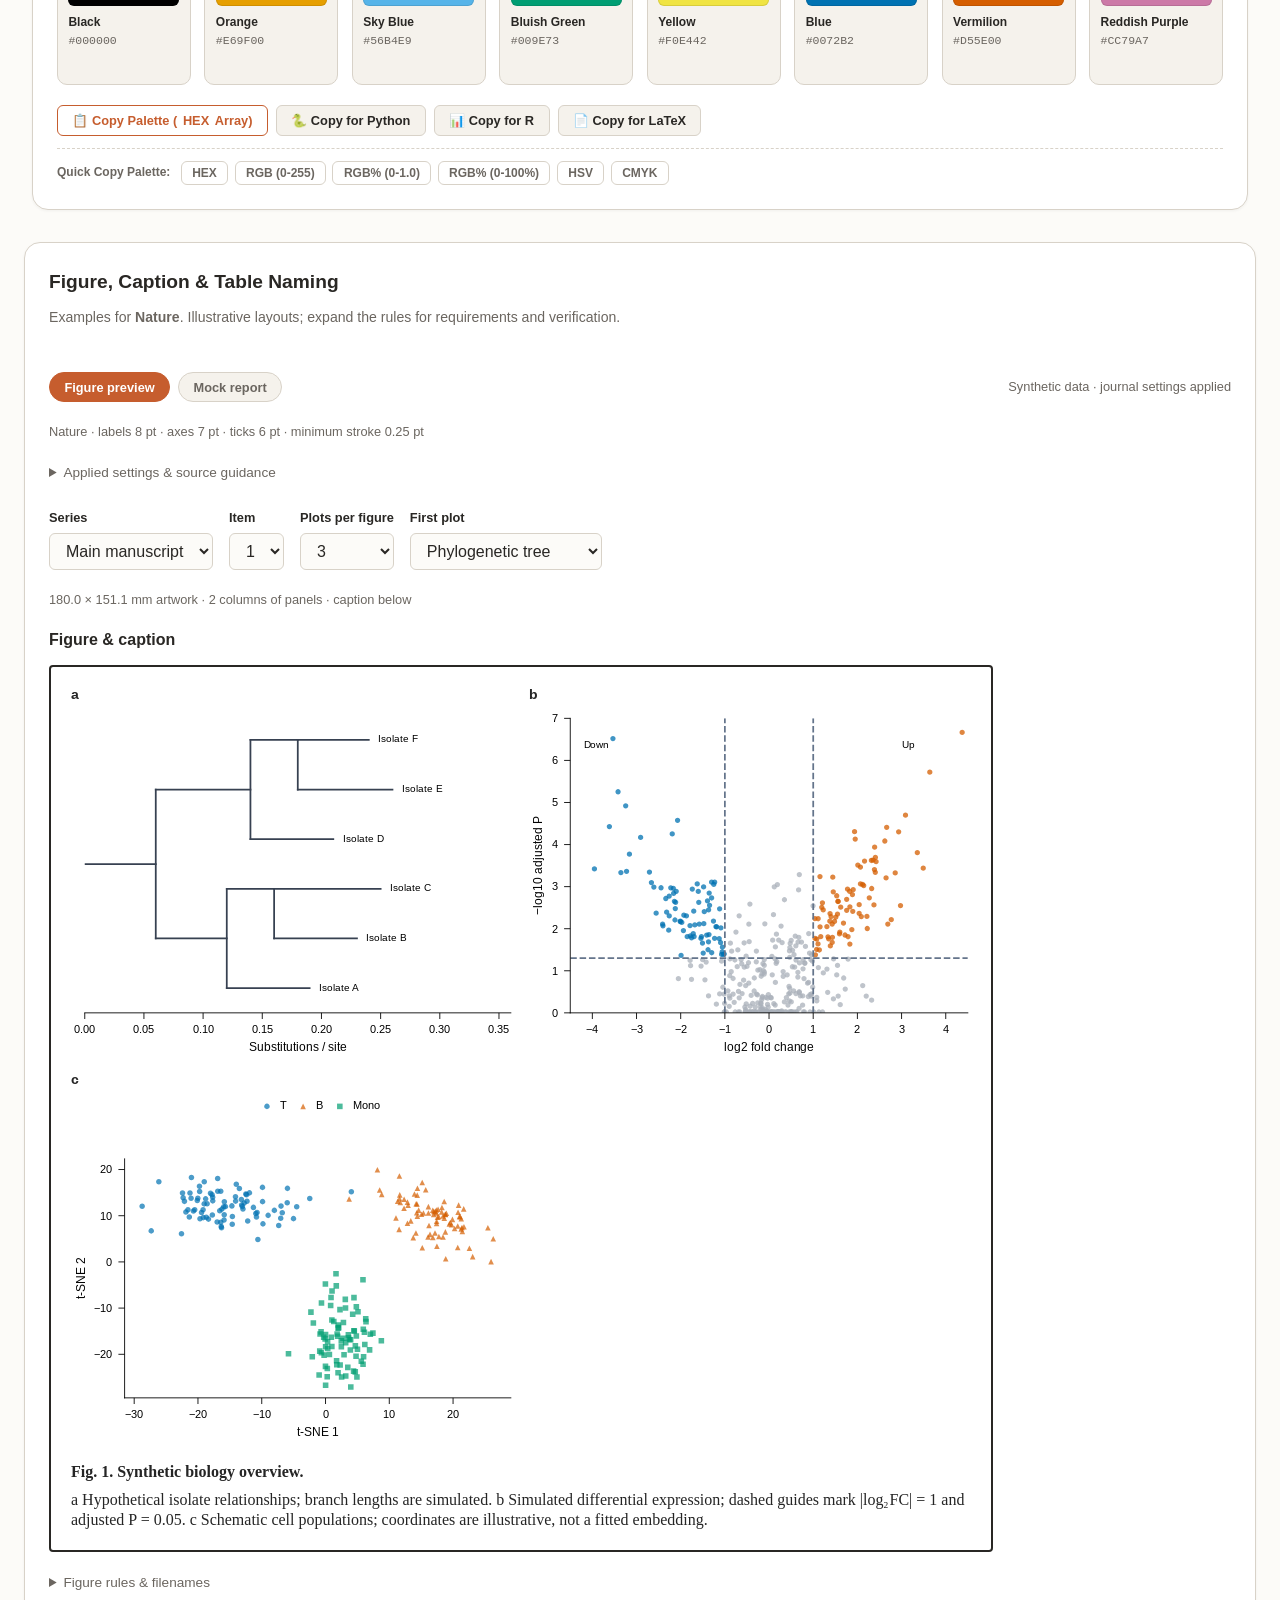
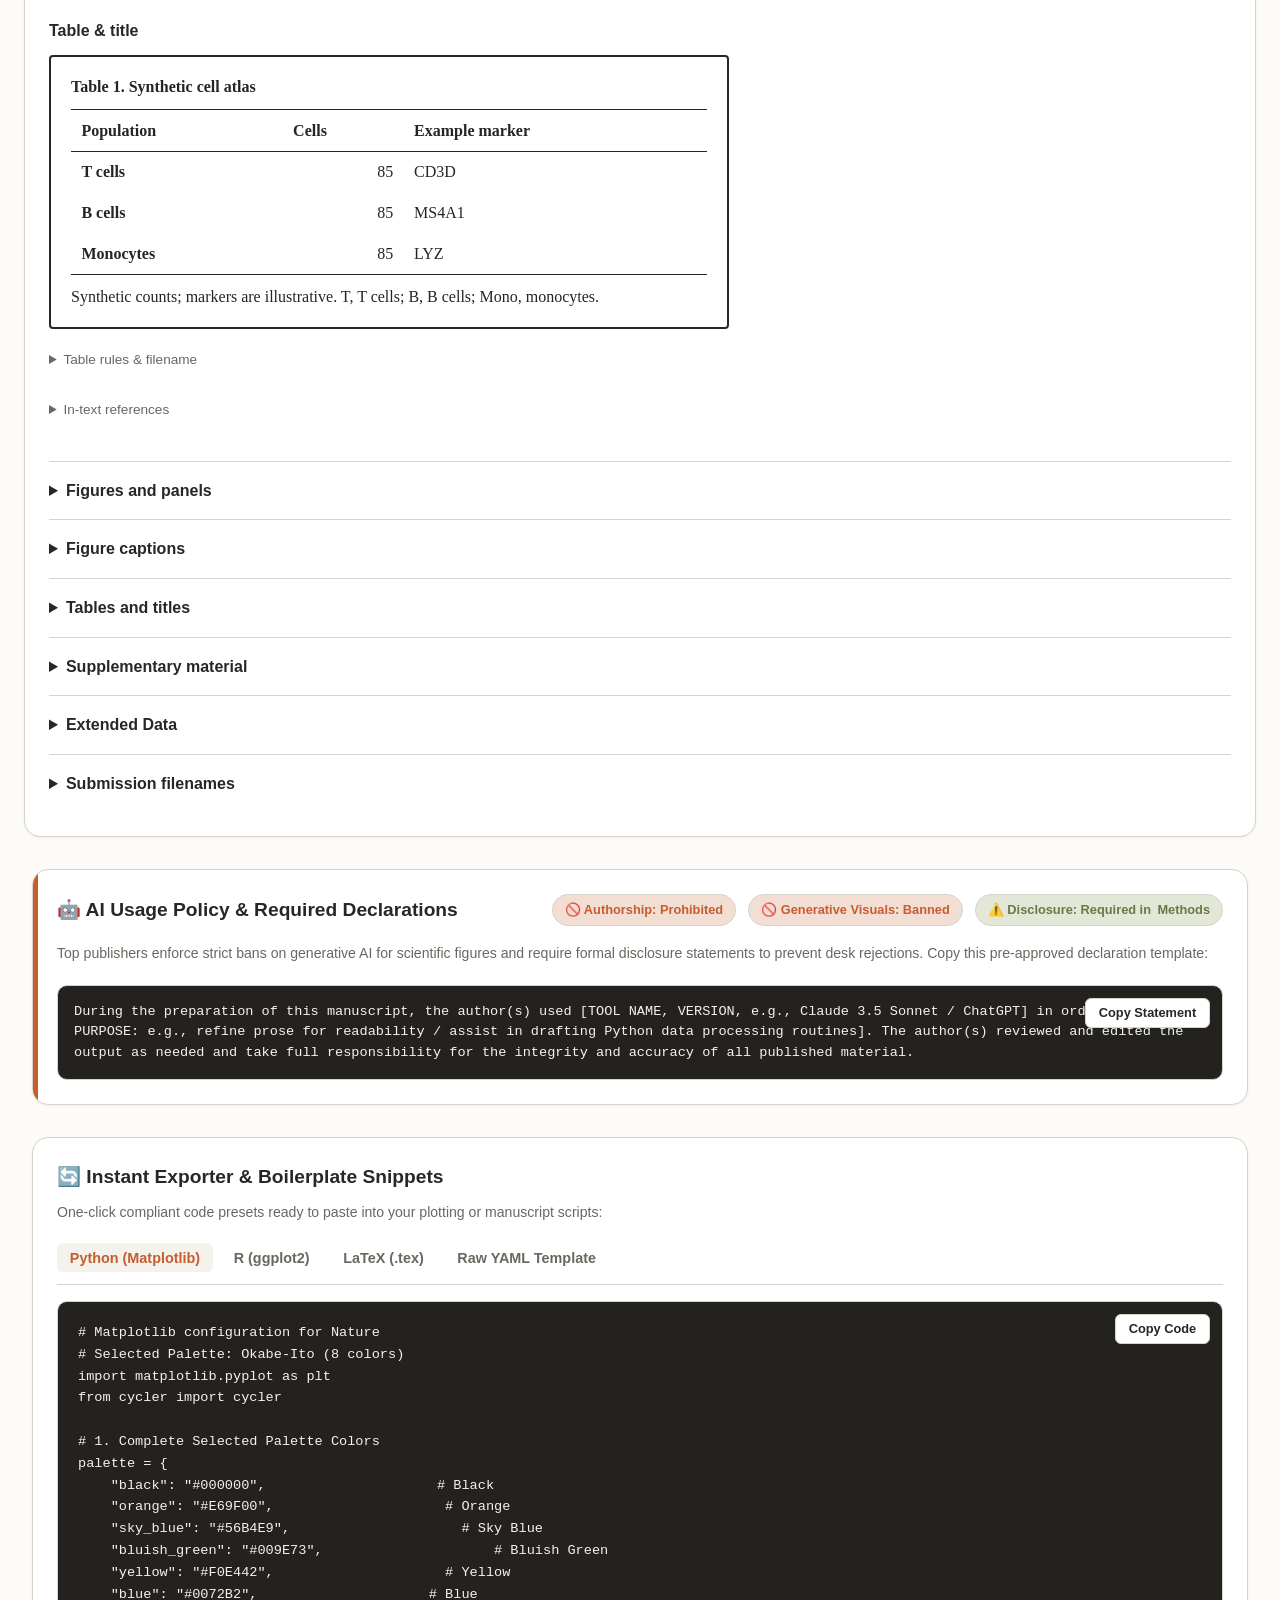
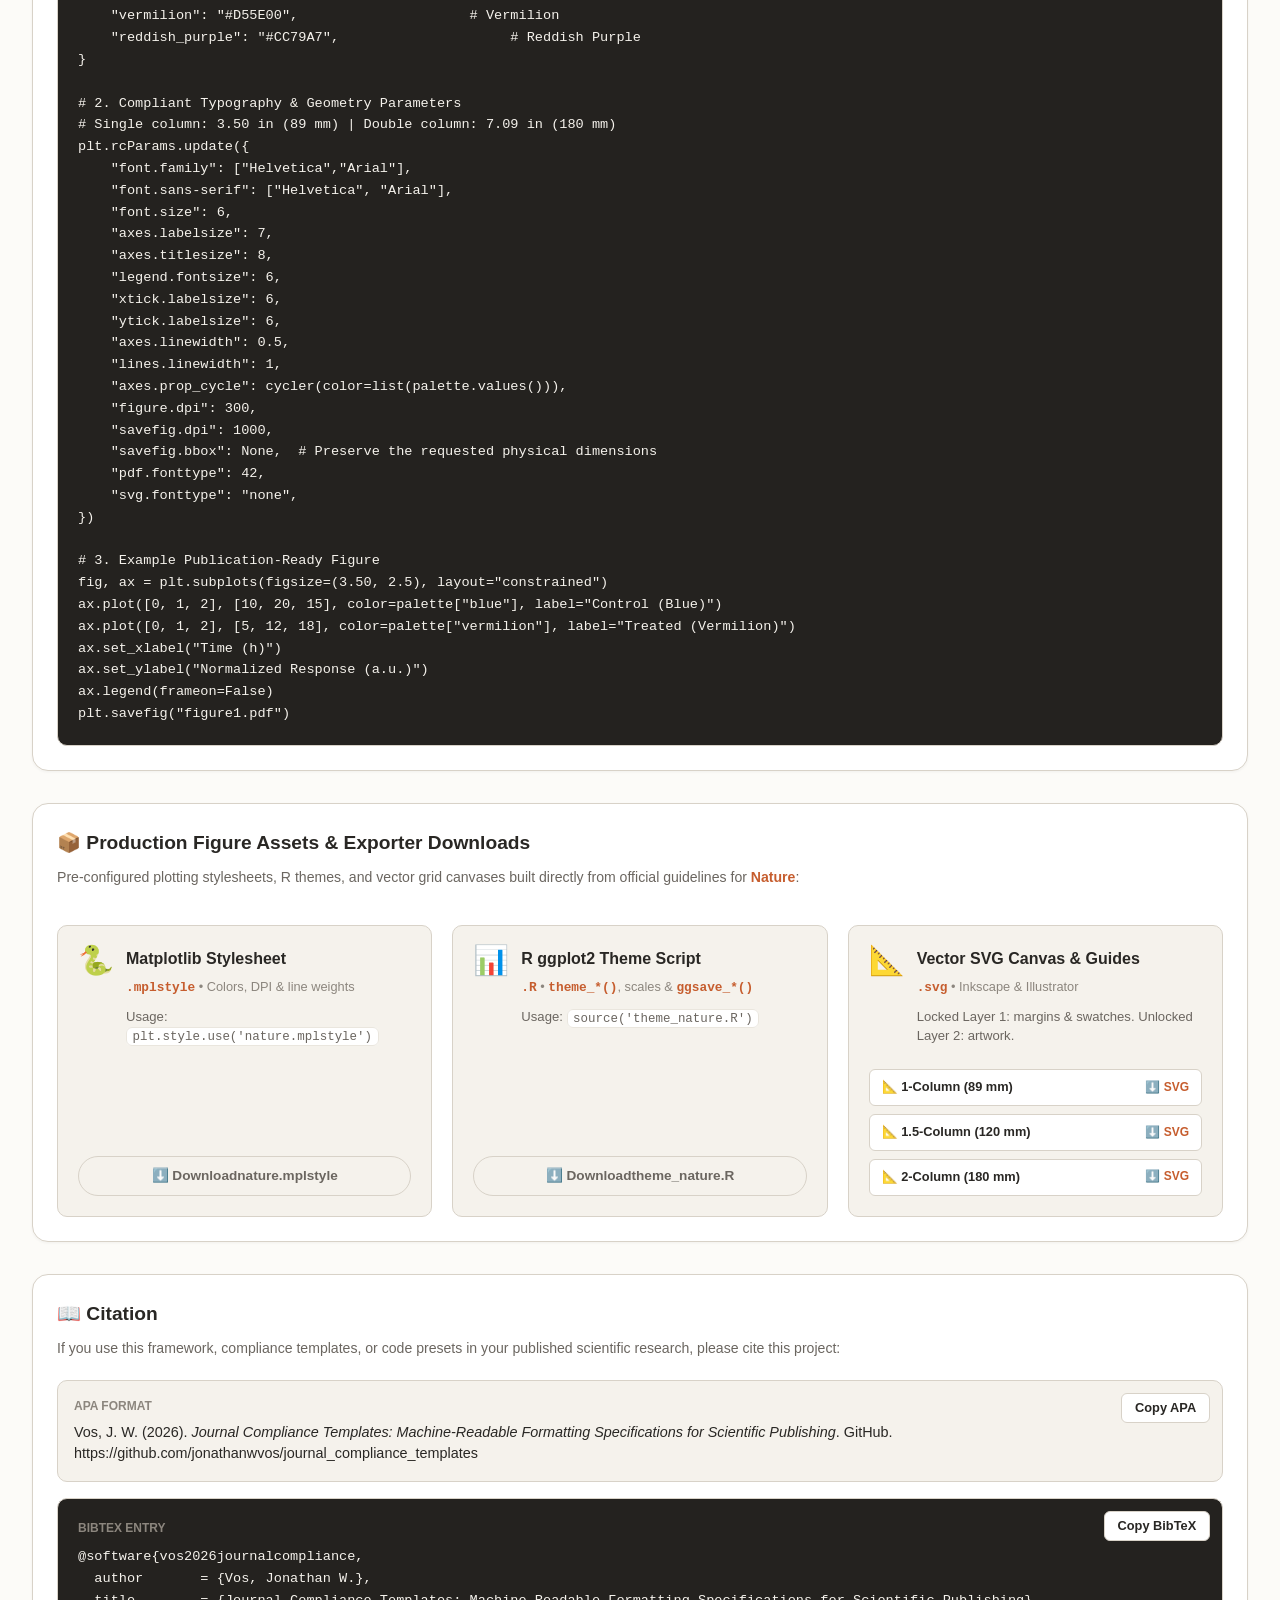
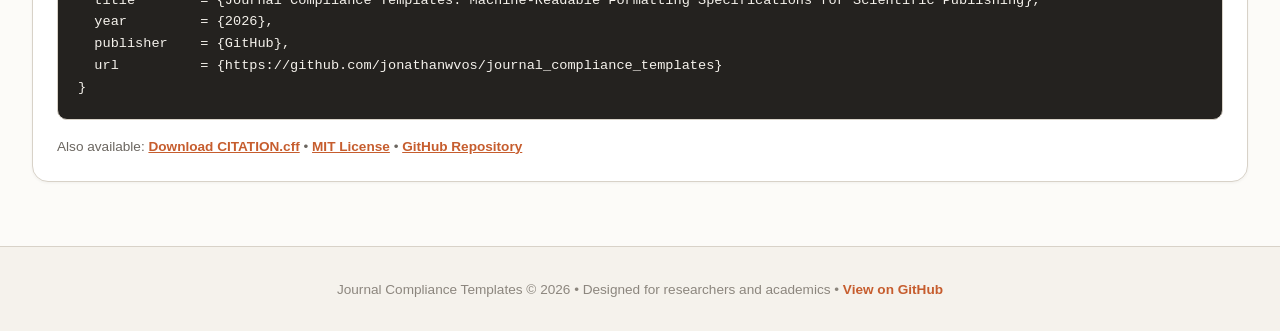
==== commit eef6648b: "Resolved incompatibility issues. Added mock reports. Added interactive figures. Added inriched figur" ====
--- a/web/index.html
+++ b/web/index.html
@@ -51,27 +51,27 @@
     <div class="journal-selector">
       <button class="journal-tab active" data-journal="nature">
         <span>Nature</span>
-        <span class="status-badge verified">Verified</span>
+        <span class="status-badge verified">Template</span>
       </button>
       <button class="journal-tab" data-journal="ieee">
         <span>IEEE Transactions</span>
-        <span class="status-badge verified">Verified</span>
+        <span class="status-badge verified">Template</span>
       </button>
       <button class="journal-tab" data-journal="acs">
         <span>ACS (JACS)</span>
-        <span class="status-badge verified">Verified</span>
+        <span class="status-badge verified">Template</span>
       </button>
       <button class="journal-tab" data-journal="science">
         <span>Science (AAAS)</span>
-        <span class="status-badge verified">Verified</span>
+        <span class="status-badge verified">Template</span>
       </button>
       <button class="journal-tab" data-journal="cell">
         <span>Cell Press</span>
-        <span class="status-badge verified">Verified</span>
+        <span class="status-badge verified">Template</span>
       </button>
       <button class="journal-tab" data-journal="jco">
         <span>JCO (ASCO)</span>
-        <span class="status-badge verified">Verified</span>
+        <span class="status-badge verified">Template</span>
       </button>
     </div>
 
@@ -84,7 +84,7 @@
         </div>
         <div class="meta-badges">
           <div class="badge-item">ISSN: <span id="issn-val" style="color:var(--text-primary);">1476-4687</span></div>
-          <div class="badge-item">Verified: <span id="verified-val" style="color:var(--text-primary);">2026-09-11</span></div>
+          <div class="badge-item">Template reviewed: <span id="verified-val" style="color:var(--text-primary);">2026-09-11</span></div>
           <div class="badge-item"><a id="guidelines-link" href="#" target="_blank">Official Guidelines &nearr;</a></div>
         </div>
       </div>
@@ -98,23 +98,23 @@
         </div>
         <div class="metric-box">
           <div class="metric-label">Max Figure Height</div>
-          <div class="metric-value" id="max-height-val">225 mm</div>
+          <div class="metric-value" id="max-height-val">170 mm</div>
           <div class="metric-sub">Includes caption clearance</div>
         </div>
         <div class="metric-box">
           <div class="metric-label">Primary Typeface</div>
           <div class="metric-value" id="font-family-val">Helvetica</div>
-          <div class="metric-sub">Fallback: Arial</div>
+          <div class="metric-sub" id="font-fallback-val">Fallback: Arial</div>
         </div>
         <div class="metric-box">
           <div class="metric-label">Min Allowed Font</div>
           <div class="metric-value" id="min-font-val" style="color:var(--accent-primary);">5.0 pt</div>
-          <div class="metric-sub">Rejection threshold</div>
+          <div class="metric-sub">Template minimum</div>
         </div>
         <div class="metric-box">
           <div class="metric-label">Vector / Line DPI</div>
           <div class="metric-value" id="lineart-dpi-val">1000 DPI</div>
-          <div class="metric-sub">Combos: 600 / Photos: 300</div>
+          <div class="metric-sub" id="raster-dpi-val">Combos: 600 / Photos: 300</div>
         </div>
       </div>
     </section>
@@ -162,7 +162,7 @@
           <span>🔤 Typographical Scale Preview</span>
         </div>
         <p class="card-desc">
-          Live point-size preview demonstrating hierarchy across figure panels and annotations.
+          Enlarged 1.5× for viewing; point sizes refer to the printed figure.
         </p>
         
         <div id="typo-stage" class="typography-stage">
@@ -239,9 +239,8 @@
     <section class="card naming-card" aria-labelledby="naming-title">
       <h2 id="naming-title" class="card-title">Figure, Caption &amp; Table Naming</h2>
       <p class="card-desc">Examples for <strong id="naming-journal-name"></strong>.
-        Publisher requirements have source links and verification dates. Project recommendations
-        are suggested conventions; unverified guidance needs checking against current journal instructions.
-        Filename examples apply only when separate files are requested.</p>
+        Illustrative layouts; expand the rules for requirements and verification.</p>
+      <div id="naming-preview"></div>
       <div id="naming-guidance"></div>
     </section>
 
@@ -396,6 +395,8 @@
   </footer>
 
   <script src="data/journals.js"></script>
+  <script src="images/biology/profiles.js"></script>
+  <script src="naming-preview.js"></script>
   <script src="app.js"></script>
 </body>
 </html>
--- a/web/styles.css
+++ b/web/styles.css
@@ -1105,3 +1105,134 @@
 .naming-examples { padding-left: 1.5rem; }
 .naming-examples code, .naming-pattern { white-space: pre-wrap; overflow-wrap: anywhere; }
 .naming-source { font-size: 0.85rem; }
+
+#naming-preview { margin: 1.5rem 0 2rem; }
+#naming-preview h3 { margin-bottom: 0.5rem; }
+#naming-preview h4 { margin: 0 0 0.75rem; font-size: 1rem; }
+.naming-preview-controls { display: flex; align-items: center; gap: 0.75rem; flex-wrap: wrap; }
+.naming-preview-controls label { font-weight: 600; }
+.naming-preview-controls select {
+  padding: 0.5rem 0.75rem; border: 1px solid var(--border-color); border-radius: 6px;
+  background: var(--bg-primary); color: var(--text-primary); font: inherit;
+}
+.naming-preview-note { color: var(--text-secondary); font-size: 0.85rem; margin: 0.75rem 0; }
+.naming-reference { margin-top: 1rem; }
+.naming-reference p { margin: 0 0 0.5rem; }
+.naming-preview-grid { display: grid; grid-template-columns: 3fr 2fr; gap: 1rem; margin-top: 1rem; }
+.naming-display-card { min-width: 0; }
+.naming-paper-figure, .naming-table-frame { border: 2px solid var(--text-primary); border-radius: 4px; padding: 1.25rem; background: var(--bg-primary); }
+.naming-paper-figure { margin: 0; }
+.naming-panels { display: grid; grid-template-columns: repeat(3, minmax(0, 1fr)); gap: 0.5rem; }
+.naming-panel { padding: 0.25rem; font-size: 0.75rem; }
+.naming-panel-label { display: block; font-size: 1rem; }
+.naming-panel-art { color: var(--accent-primary); }
+.naming-panel-art svg { display: block; width: 100%; height: auto; }
+.naming-figure-caption { padding-top: 0.75rem; margin-top: 0.5rem; font-size: 0.9rem; }
+.naming-panel-descriptions { display: block; margin-top: 0.5rem; }
+.naming-paper-table { width: 100%; border-collapse: collapse; margin: 0 0 0.75rem; font-size: 0.9rem; }
+.naming-paper-table caption { text-align: left; font-weight: 700; white-space: pre-line; padding-bottom: 0.75rem; }
+.naming-paper-table caption.naming-table-roman { text-align: center; }
+.naming-paper-table th, .naming-paper-table td { padding: 0.65rem; text-align: left; border-bottom: 1px solid var(--border-color); }
+.naming-paper-table thead { border-top: 2px solid var(--text-primary); border-bottom: 1px solid var(--text-primary); }
+.naming-file-link { display: flex; flex-direction: column; align-items: flex-start; gap: 0.5rem; margin-top: 1rem; padding: 0.75rem; background: var(--bg-secondary); font-size: 0.85rem; }
+.naming-file-link code { font-size: 1rem; overflow-wrap: anywhere; }
+.naming-evidence { display: inline-block; padding: 0.35rem 0.5rem; margin: 0.15rem 0.4rem 0.15rem 0; border: 1px solid var(--border-color); border-radius: 4px; background: var(--bg-primary); color: var(--text-primary); font: inherit; font-size: 0.75rem; text-align: left; cursor: pointer; }
+.naming-evidence:hover { border-color: var(--accent-primary); }
+.naming-evidence:focus-visible, .naming-preview-controls select:focus-visible, .naming-rule:focus-visible { outline: 2px solid var(--accent-primary); outline-offset: 3px; }
+.naming-sequences { margin-top: 1.5rem; }
+.naming-preview-details { margin-top: 0.75rem; font-size: 0.85rem; }
+.naming-preview-details summary { cursor: pointer; padding: 0.5rem 0; color: var(--text-secondary); }
+.naming-preview-details summary:focus-visible { outline: 2px solid var(--accent-primary); outline-offset: 3px; }
+.naming-sequence-lane { margin-top: 0.75rem; padding: 1rem; border: 1px dashed var(--border-color); border-radius: 8px; }
+.naming-sequence-lane h5 { margin: 0 0 0.75rem; font-size: 0.9rem; }
+.naming-sequence-items { display: flex; gap: 0.5rem; flex-wrap: wrap; margin-top: 0.75rem; }
+.naming-sequence-items code { padding: 0.4rem 0.6rem; background: var(--bg-secondary); font-size: 0.8rem; }
+.naming-sequence-file { font-size: 0.8rem; overflow-wrap: anywhere; margin: 0.75rem 0 0.25rem; }
+@media (max-width: 760px) {
+  .naming-preview-grid { grid-template-columns: 1fr; }
+  .naming-paper-figure, .naming-table-frame { padding: 0.75rem; }
+}
+
+/* Full-width figure workspace and manuscript-style mock report. */
+.naming-card {
+  width: min(1600px, calc(100vw - 3rem));
+  position: relative;
+  left: 50%;
+  transform: translateX(-50%);
+}
+.naming-view-controls { display: flex; align-items: center; gap: 0.5rem; flex-wrap: wrap; margin-bottom: 1.25rem; }
+.naming-view-controls button[aria-pressed="true"] { background: var(--accent-primary); border-color: var(--accent-primary); color: white; }
+.naming-demo-label { font-size: 0.8rem; color: var(--text-secondary); margin-left: auto; }
+.naming-control { display: flex; flex-direction: column; gap: 0.3rem; min-width: 0; }
+.naming-control label { font-size: 0.8rem; }
+.naming-control select { max-width: 100%; }
+.naming-preview-controls { align-items: end; gap: 0.75rem 1rem; margin-bottom: 1.25rem; }
+.naming-preview-grid { align-items: start; }
+.naming-preview-grid[data-panel-count="3"], .naming-preview-grid[data-panel-count="10"] { grid-template-columns: minmax(0, 1fr); }
+.naming-table-card { width: 100%; max-width: 680px; }
+.naming-panels { grid-template-columns: repeat(auto-fit, minmax(min(100%, 240px), 1fr)); gap: 1rem; }
+.naming-panels[data-panel-count="1"] { grid-template-columns: minmax(0, 1fr); }
+.naming-paper-figure[data-panel-count="1"] { max-width: 580px; }
+.naming-paper-figure[data-panel-count="2"] { max-width: 1000px; }
+.naming-paper-figure, .naming-table-frame { background: #fff; color: #252525; }
+.naming-paper-table thead { border-top-color: #252525; border-bottom-color: #252525; }
+.naming-paper-table th, .naming-paper-table td { border-bottom-color: #d3d7dc; }
+.naming-panel { min-width: 0; padding: 0; }
+.naming-plot-heading { display: flex; gap: 0.5rem; align-items: baseline; margin: 0 0 0.25rem; font-size: 0.85rem; font-weight: 500; }
+.naming-plot-heading .naming-panel-label { font-size: 1rem; flex-shrink: 0; }
+.biology-plot { display: block; width: 100%; height: auto; }
+.naming-figure-caption { line-height: 1.6; font-size: 0.85rem; }
+.naming-paper-figure[data-panel-count="10"] .naming-panel-descriptions { columns: 2 24rem; column-gap: 1.5rem; }
+.naming-report { background: var(--bg-secondary); border: 1px solid var(--border-color); padding: clamp(1rem, 3vw, 2.5rem); border-radius: 8px; }
+.naming-report[hidden], #naming-figure-workspace[hidden] { display: none; }
+.naming-report-header { border-bottom: 2px solid var(--accent-primary); padding-bottom: 1.25rem; margin-bottom: 1.5rem; }
+.naming-report-kicker { color: var(--accent-primary); font-size: 0.75rem; font-weight: 700; letter-spacing: 0.08em; }
+#naming-preview .naming-report-header h3 { font-family: Georgia, serif; font-size: clamp(1.5rem, 3vw, 2.5rem); margin: 0.5rem 0 0.75rem; line-height: 1.2; }
+.naming-report-header p:not(.naming-report-kicker) { max-width: 70ch; font-size: 0.9rem; line-height: 1.6; }
+.naming-report-nav { display: flex; flex-wrap: wrap; gap: 0.5rem 1.5rem; margin-top: 1rem; }
+.naming-report a { color: var(--accent-primary); text-underline-offset: 3px; }
+.naming-report a:focus-visible { outline: 2px solid var(--accent-primary); outline-offset: 3px; }
+.naming-report-section { margin-top: 2.5rem; scroll-margin-top: 7rem; }
+#naming-preview .naming-report-section > h4 { font-size: 1.25rem; }
+.naming-report-lead { font-size: 0.85rem; line-height: 1.8; }
+.naming-report-item { margin: 1.5rem 0 2rem; scroll-margin-top: 7rem; }
+.naming-report-table { max-width: 680px; margin: 1.5rem 0; }
+@media (max-width: 760px) {
+  .naming-card { width: calc(100vw - 1.5rem); padding: 1rem; }
+  .naming-preview-grid { grid-template-columns: minmax(0, 1fr); }
+  .naming-demo-label { flex-basis: 100%; margin: 0.25rem 0 0; }
+  .naming-control { flex: 1 1 130px; }
+  .naming-paper-figure, .naming-table-frame { padding: 0.75rem; }
+  .naming-report { padding: 0.75rem; }
+  .naming-panels { gap: 1.25rem; }
+  .naming-paper-table th, .naming-paper-table td { padding: 0.5rem 0.25rem; font-size: 0.8rem; }
+}
+
+/* Physical artwork geometry: resize the whole plate, never reflow its panels. */
+.naming-applied-settings { margin-bottom: 1rem; font-size: .85rem; }
+.naming-applied-settings > p, .naming-dimensions { font-size: .8rem; color: var(--text-secondary); }
+.naming-plate { container-type: inline-size; width: 100%; margin-inline: auto; }
+.naming-plate .naming-panels { align-items: start; }
+.naming-plate .naming-plot-heading { height: var(--panel-label-height); margin: 0; line-height: 1; font-family: var(--journal-font); }
+.naming-plate .naming-panel-label { font-size: var(--panel-label-size); font-weight: var(--panel-label-weight); line-height: 1; }
+.naming-plot-title { position: absolute; width: 1px; height: 1px; overflow: hidden; clip-path: inset(50%); }
+.naming-panels[data-panel-count="1"] .naming-plot-heading { display: none; }
+.naming-paper-figure .naming-figure-caption { font-family: var(--journal-body-font); font-size: var(--journal-body-size); line-height: var(--journal-caption-leading); }
+.naming-paper-figure[data-panel-count="10"] .naming-panel-descriptions { columns: auto; }
+.naming-paper-table, .naming-table-note { font-family: var(--table-font, var(--journal-body-font)); font-size: var(--table-size, var(--journal-body-size)); line-height: 1.25; }
+.naming-paper-table th, .naming-paper-table td { font-size: inherit; border: 0; color: #252525; background: #fff; }
+.naming-paper-table thead { border-top: var(--journal-rule-width) solid #252525; border-bottom: var(--journal-rule-width) solid #252525; }
+.naming-paper-table tbody { border-bottom: var(--journal-rule-width) solid #252525; }
+.naming-paper-table td:nth-child(2) { text-align: right; font-variant-numeric: tabular-nums; }
+.naming-table-note { margin-bottom: 0; }
+.naming-report { font-family: var(--journal-body-font); font-size: var(--journal-body-size); line-height: var(--journal-line-height); }
+#naming-preview .naming-report-header h3 { font-family: var(--journal-body-font); font-size: var(--journal-title-size); }
+#naming-preview .naming-report-section > h4 { font-size: var(--journal-heading-size); }
+.naming-report-header p:not(.naming-report-kicker) { font-size: inherit; line-height: inherit; }
+.naming-control input { padding: .5rem .75rem; border: 1px solid var(--border-color); border-radius: 6px; background: var(--bg-primary); color: var(--text-primary); font: inherit; max-width: 220px; }
+
+/* Unmodified OFL font files; license in fonts/LICENSE. */
+@font-face { font-family: 'Liberation Sans'; src: url('fonts/LiberationSans-Regular.ttf'); font-weight: 400; font-display: swap; }
+@font-face { font-family: 'Liberation Sans'; src: url('fonts/LiberationSans-Bold.ttf'); font-weight: 700; font-display: swap; }
+@font-face { font-family: 'Liberation Serif'; src: url('fonts/LiberationSerif-Regular.ttf'); font-weight: 400; font-display: swap; }
+@font-face { font-family: 'Liberation Serif'; src: url('fonts/LiberationSerif-Bold.ttf'); font-weight: 700; font-display: swap; }
